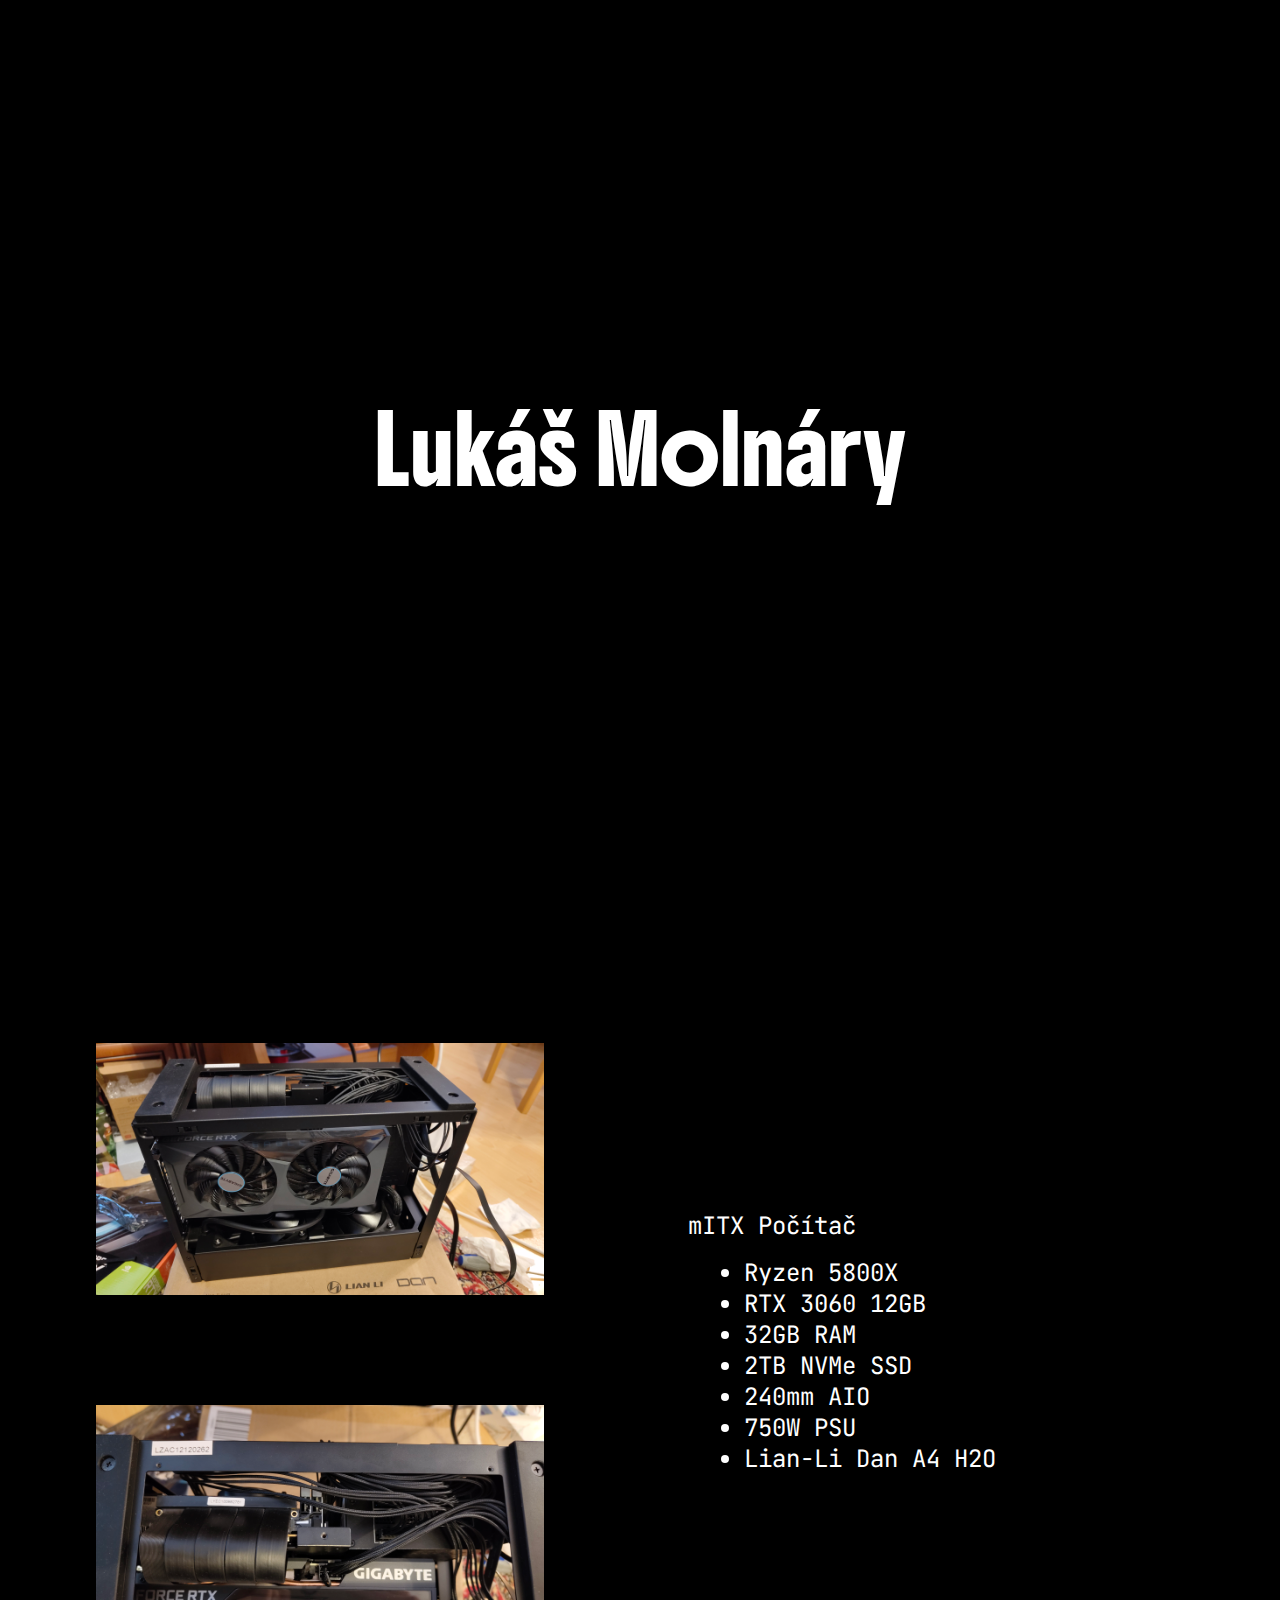
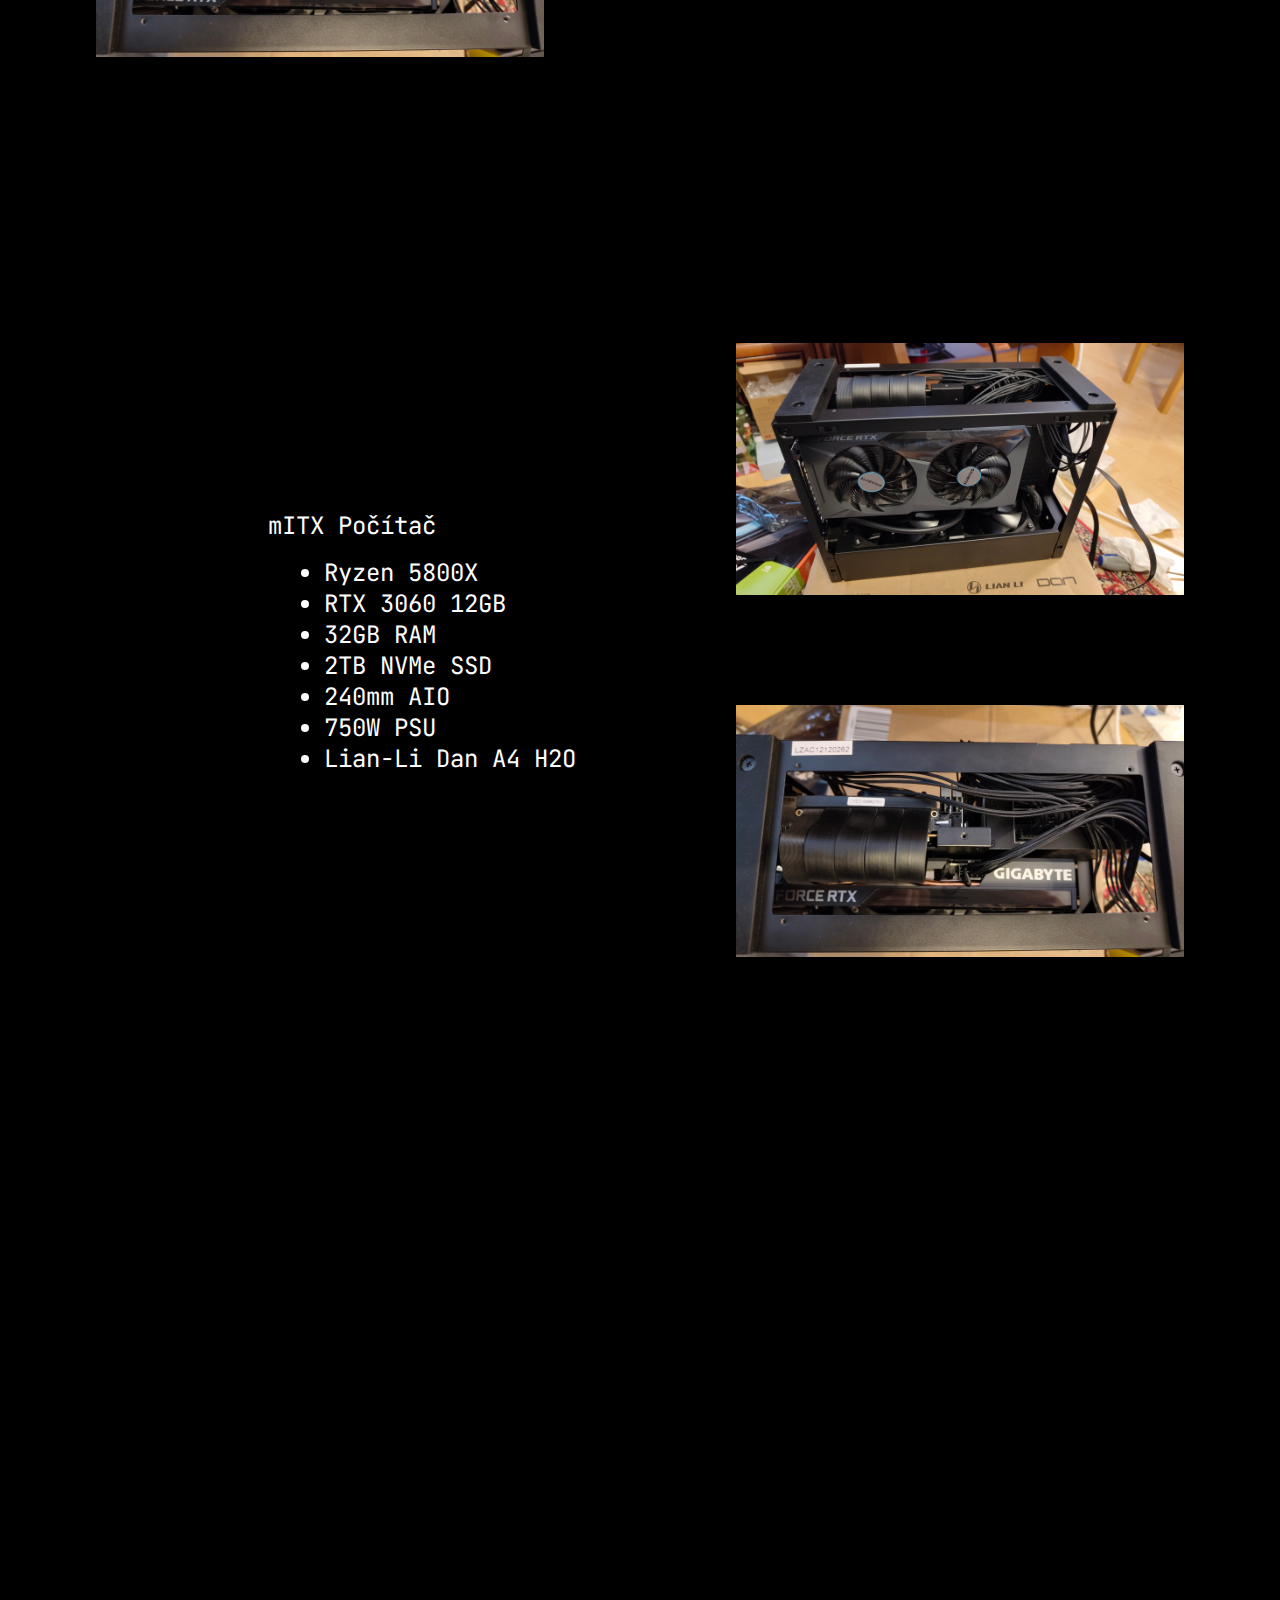
==== index.html @ 80c3b62e "favicon.ico test" ====
<!DOCTYPE html>
<html lang="en">
<head>
    <meta charset="UTF-8">
    <meta name="viewport" content="width=device-width, initial-scale=1.0">
    <title>Portfolio</title>
    <link rel="icon" href="favicon.ico" type="image/x-icon">
    <link rel="stylesheet" href="style.css">
    <link rel="stylesheet" href="https://fonts.googleapis.com/css2?family=Material+Symbols+Outlined:opsz,wght,FILL,GRAD@24,400,0,0&icon_names=print" />
</head>
<body>
    <div id="intro_overlay">
        <div class="link_container">    
            <div class="links">
                <a href="https://www.printables.com/@panlukynek_2255896" target="_blank" rel="noopener noreferrer" class="linkhover printables_link printables_glow"><span hover-title="Printables">Printables</span></a>
                <a href="https://panlukynek.itch.io/" target="_blank" rel="noopener noreferrer" class="linkhover itch_link itch_glow"><span hover-title="itch.io">itch.io</span></a>
                <a href="https://github.com/panlukynek" target="_blank" rel="noopener noreferrer" class="linkhover github_link github_glow"><span hover-title="GitHub">GitHub</span></a>
            </div>
            <div class="close_button" onclick="intro_overlay_off()" style="cursor: pointer;">[zavřít]</div>
        </div>
    </div>
    
    <div class="intro">
        <div class="intro_art">
            <div id="intro_text" onclick="intro_overlay_on()">
                Lukáš Molnáry
            </div>
        </div>
    </div>
    
    <div class="content">
        <div class="content_peice">
            <div class="content_image_right">
                <img src="rsc/pc_gpu.jpg" alt="PC - GPU">
                <img src="rsc/pc_bottom.jpg" alt="PC - Bottom">
            </div>
            <div class="content_text_left">
                <div class="content_subtext">
                    mITX Počítač
                    <br>
                    <ul>
                        <li>Ryzen 5800X</li>
                        <li>RTX 3060 12GB</li>
                        <li>32GB RAM</li>
                        <li>2TB NVMe SSD</li>
                        <li>240mm AIO</li>
                        <li>750W PSU</li>
                        <li>Lian-Li Dan A4 H2O</li>
                    </ul>
                </div>
            </div>
        </div>
        <div class="content_peice">
            <div class="content_text_right">
                <div class="content_subtext">
                    mITX Počítač
                    <br>
                    <ul>
                        <li>Ryzen 5800X</li>
                        <li>RTX 3060 12GB</li>
                        <li>32GB RAM</li>
                        <li>2TB NVMe SSD</li>
                        <li>240mm AIO</li>
                        <li>750W PSU</li>
                        <li>Lian-Li Dan A4 H2O</li>
                    </ul>
                </div>
            </div>
            <div class="content_image_left">
                <img src="rsc/pc_gpu.jpg" alt="PC - GPU">
                <img src="rsc/pc_bottom.jpg" alt="PC - Bottom">
            </div>
        </div>
    </div>
    
    <script src="script.js"></script>
</body>
</html>
---- style.css ----
@import url('https://fonts.googleapis.com/css2?family=Boldonse&display=swap');
@import url('https://fonts.googleapis.com/css2?family=JetBrains+Mono:ital,wght@0,100..800;1,100..800&display=swap');

::selection {
    background: #ffffff;
    color: initial;
    filter: invert(100%);
}
body{
    background-color: #000000;
    color: #ffffff;
    display: flex;
    flex-direction: column;
    margin: 0%;
    font-size: xx-large;
    font-family: JetBrains Mono, monospace;
    font-weight: 0;

    background-image: linear-gradient(rgba(0, 0, 0, 0.6), rgba(0, 0, 0, 0.6)), url(rsc/cabin.jpg);
    background-position: top;
    background-repeat: no-repeat;
    background-size: cover;
    background-attachment: fixed;

    transition: all 0.25s ease;
}
.noscroll{
    overflow: hidden;
}
a{
    display: block;
    font-size: 1em;
    color: #ffffff;
    text-decoration: none;
}
.linkhover{
    display: inline-block;
    overflow: hidden;
    perspective: 100%;
    perspective-origin: 50% 50%;
}
    .linkhover span{
        display: block;
        position: relative;
        transition: all 0.25s cubic-bezier(0.000, 0.500, 0.000, 1.000);
        transform-origin: 50% 0%;
        transform-style: preserve-3d;
    }
    .linkhover:hover span{
        transform: translate3d( 0px, 0px, -20px ) rotateX( 90deg );
    }
    .linkhover span:after{
        content: attr(hover-title);
        display: block;
        position: absolute;
        left: 0;
        top: 0;
        white-space: nowrap;
        transform-origin: 50% 0%;
        transform: translate3d( 0px, 100%, 0px ) rotateX( -90deg );
    }

.printables_link{
    background: #eb6f40;
    color:#ffffff;
}
    .printables_link span:after{
        background: #ffffff;
        color: #eb6f40;
    }
    .printables_glow{
        box-shadow: 0px 0px 300px 0px #00000000;
        transition: all 0.25s cubic-bezier(0.000, 0.500, 0.000, 1.000);
    }
        .printables_glow:hover{
            box-shadow: 0px 0px 300px 0px #eb6f40ff;
        }

.itch_link{
    background: #fa5c5c;
    color:#ffffff;
}
    .itch_link span:after{
        background: #ffffff;
        color: #fa5c5c;
    }
        .itch_glow{
            box-shadow: 0px 0px 300px 0px #00000000;
            transition: all 0.25s cubic-bezier(0.000, 0.500, 0.000, 1.000);
        }
        .itch_glow:hover{
            box-shadow: 0px 0px 300px 0px #fa5c5cff;
        }

.github_link{
    background: #1f2328;
    color:#ffffff;
}
    .github_link span:after{
        background: #ffffff;
        color: #1f2328;
    }
    .github_glow{
        box-shadow: 0px 0px 300px 0px #00000000;
        transition: all 0.25s cubic-bezier(0.000, 0.500, 0.000, 1.000);
    }
        .github_glow:hover{
            box-shadow: 0px 0px 300px 0px #ffffffff;
        }

#intro_overlay{
    position: fixed;
    display: none;
    width: 100%;
    height: 100vh;
    top: 0;
    left: 0;
    right: 0;
    bottom: 0;
    background-color: rgba(0, 0, 0, 0.5);
    backdrop-filter: blur(1rem);
    z-index: 99;
    user-select: none;
}
    .link_container{
        position: absolute;
        top: 50%;
        left: 50%;
        transform: translate(-50%,-50%);
        display: flex;
        flex-direction: column;
        align-items: center;
        width: auto;
        height: auto;
        gap: 0.5em;
    }                
        .links{
            position: relative;
            top: auto;
            left: auto;
            font-size: 1em;
            color: white;
            display: flex;
            flex-direction: row;
            gap: 1rem;
        }
    .close_button{
        font-size: 1.5rem;
        transform: skewX(0deg);
        transition: all 0.25s ease-out;
    }
        .close_button:hover{
            transform: skewX(-10deg);
        }

.intro{
    width: 100%;
    height: 100vh;
    overflow-y: hidden;
    display: flex;
    flex-direction: column;
    justify-content: space-between;
    user-select: none;
}
    .intro_art{
        width: 100%;
        height: 100vh;
        overflow-y: hidden;
        display: flex;
        flex-direction: column;
        justify-content: center;
        align-items: center;
    }
        #intro_text{
            color: #ffffff;
            font-size: 2em;
            transition: all 0.25s cubic-bezier(0.000, 0.500, 0.000, 1.000);
            font-family: Boldonse, sans-serif;
        }
            #intro_text:hover{
                font-size: 3em;
                cursor: pointer;
            }

ul{
    margin: 1rem;
}
img{
    width: 100%;
    height: 100%;
    object-fit: contain;
    border-radius: 1rem;
    transition: all 0.25s cubic-bezier(0.000, 0.500, 0.000, 1.000);
    user-select: none;
}
img:hover{
    cursor: pointer;
    border-radius: 0em;
}    

 .content{
    width: 100%;
    height: 500vh;
    /* background-color: #fa5c5c80; */
    display: flex;
    flex-direction: column;
}
    .content_peice{
        width: 100%;
        height: 100vh;
        display: flex;
        flex-direction: row;
    }
        .content_text_left, .content_text_right{
            width: 50%;
            height: 100%;
            display: flex;
            justify-content: left;
            align-items: center;
            padding: 2rem;
            box-sizing: border-box;
            font-size: 1.5rem;
        }
            .content_text_right{
                justify-content: right;
            }
            .content_subtext{
                border-radius: 1rem;
                padding: 1rem;
            }
        
        .content_image_left, .content_image_right{
            width: 50%;
            height: 100%;
            display: flex;
            flex-direction: column;
            justify-content: left;
            align-items: center;
            gap: 1rem;
            padding: 6rem;
            box-sizing: border-box;
            /* background-color: #eb6f40ff; */
        }
            .content_image_right{
                justify-content: right;
            }
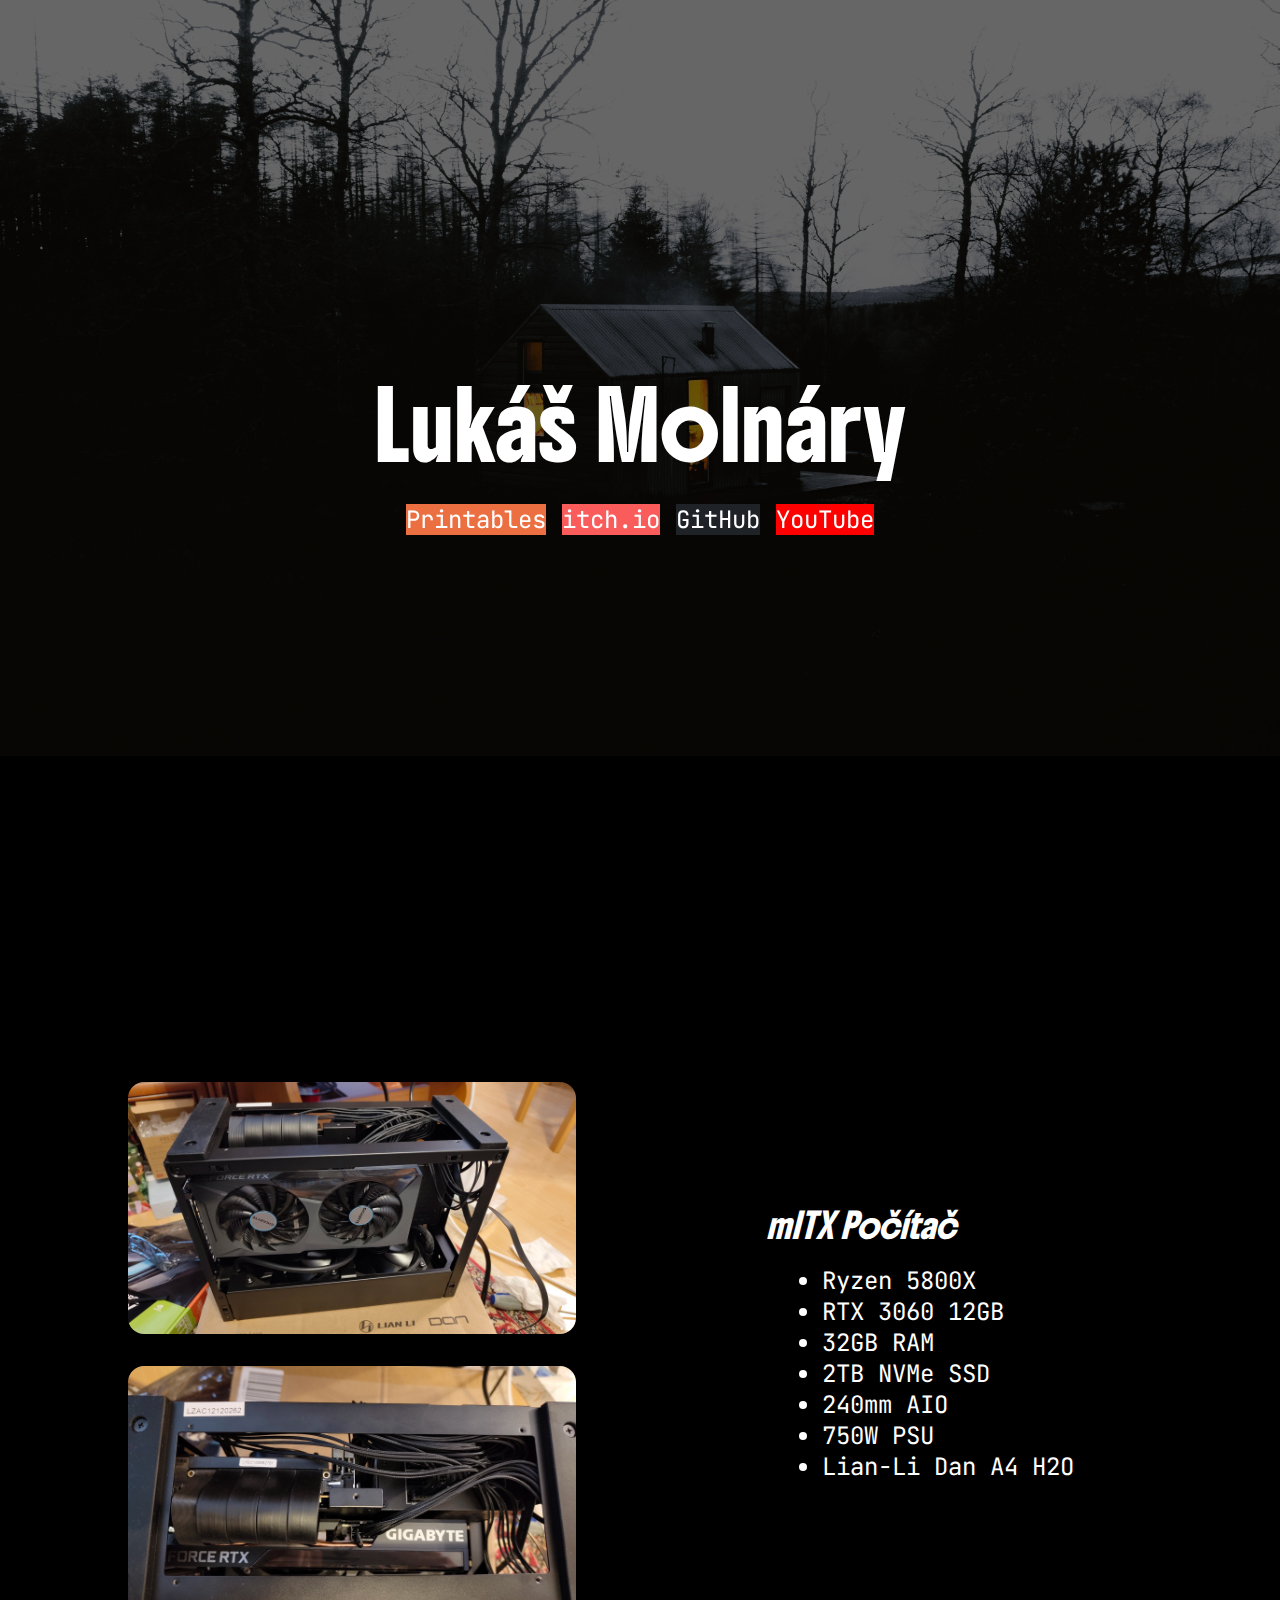
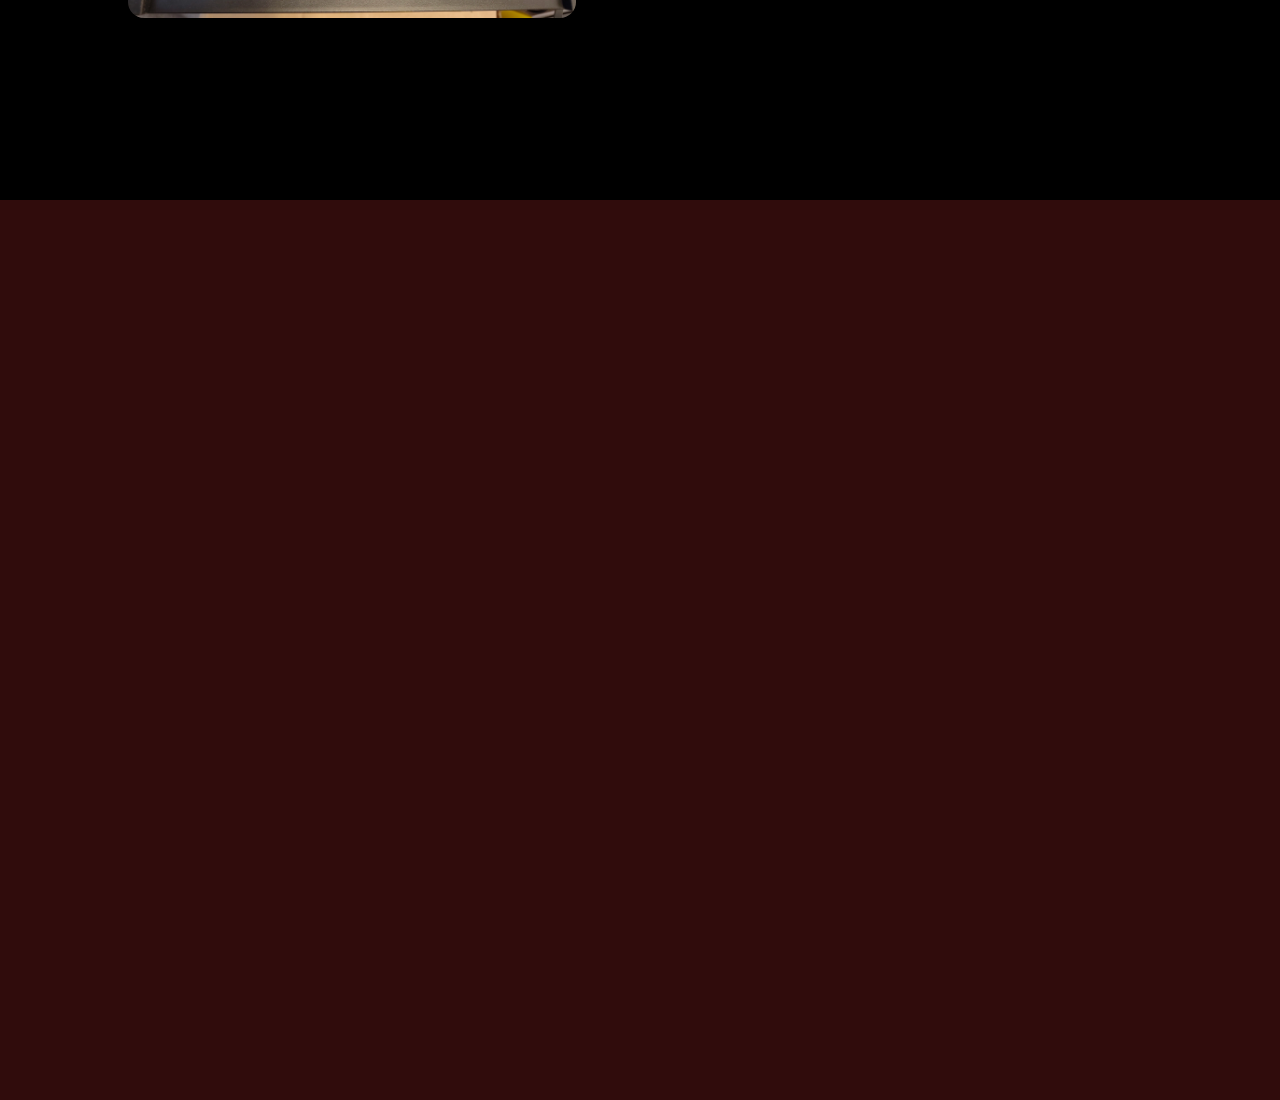
==== commit 85caba32: "gotta go fast" ====
--- a/index.html
+++ b/index.html
@@ -1,42 +1,38 @@
 <!DOCTYPE html>
-<html lang="en">
+<html lang="cs">
 <head>
     <meta charset="UTF-8">
     <meta name="viewport" content="width=device-width, initial-scale=1.0">
-    <title>Portfolio</title>
+    <title>Lukáš Molnáry</title>
     <link rel="icon" href="favicon.ico" type="image/x-icon">
     <link rel="stylesheet" href="style.css">
-    <link rel="stylesheet" href="https://fonts.googleapis.com/css2?family=Material+Symbols+Outlined:opsz,wght,FILL,GRAD@24,400,0,0&icon_names=print" />
 </head>
 <body>
-    <div id="intro_overlay">
-        <div class="link_container">    
+    <div class="intro">
+        <div class="intro_art">
+            <div class="intro_text highlight">
+                Lukáš Molnáry
+            </div>
+
             <div class="links">
                 <a href="https://www.printables.com/@panlukynek_2255896" target="_blank" rel="noopener noreferrer" class="linkhover printables_link printables_glow"><span hover-title="Printables">Printables</span></a>
                 <a href="https://panlukynek.itch.io/" target="_blank" rel="noopener noreferrer" class="linkhover itch_link itch_glow"><span hover-title="itch.io">itch.io</span></a>
                 <a href="https://github.com/panlukynek" target="_blank" rel="noopener noreferrer" class="linkhover github_link github_glow"><span hover-title="GitHub">GitHub</span></a>
-            </div>
-            <div class="close_button" onclick="intro_overlay_off()" style="cursor: pointer;">[zavřít]</div>
-        </div>
-    </div>
-    
-    <div class="intro">
-        <div class="intro_art">
-            <div id="intro_text" onclick="intro_overlay_on()">
-                Lukáš Molnáry
+                <a href="https://www.youtube.com/@panlukynek" target="_blank" rel="noopener noreferrer" class="linkhover youtube_link youtube_glow"><span hover-title="YouTube">YouTube</span></a>
             </div>
         </div>
     </div>
     
     <div class="content">
-        <div class="content_peice">
-            <div class="content_image_right">
-                <img src="rsc/pc_gpu.jpg" alt="PC - GPU">
-                <img src="rsc/pc_bottom.jpg" alt="PC - Bottom">
+        <div class="content_piece">
+            <div class="content_image">
+                <img src="rsc/pc_gpu.webp" alt="PC - GPU">
+                <img src="rsc/pc_bottom.webp" alt="PC - Bottom">
             </div>
-            <div class="content_text_left">
-                <div class="content_subtext">
-                    mITX Počítač
+            
+            <div class="content_text">
+                <div>
+                    <i class="highlight">mITX Počítač</i>
                     <br>
                     <ul>
                         <li>Ryzen 5800X</li>
@@ -50,26 +46,9 @@
                 </div>
             </div>
         </div>
-        <div class="content_peice">
-            <div class="content_text_right">
-                <div class="content_subtext">
-                    mITX Počítač
-                    <br>
-                    <ul>
-                        <li>Ryzen 5800X</li>
-                        <li>RTX 3060 12GB</li>
-                        <li>32GB RAM</li>
-                        <li>2TB NVMe SSD</li>
-                        <li>240mm AIO</li>
-                        <li>750W PSU</li>
-                        <li>Lian-Li Dan A4 H2O</li>
-                    </ul>
-                </div>
-            </div>
-            <div class="content_image_left">
-                <img src="rsc/pc_gpu.jpg" alt="PC - GPU">
-                <img src="rsc/pc_bottom.jpg" alt="PC - Bottom">
-            </div>
+        
+        <div class="content_piece" style="background-color: rgba(165, 42, 42, 0.292);">
+            <iframe src="https://www.youtube.com/embed/tjvL6sLrYBA" title="Drum Bun Drill" frameborder="0" allow="accelerometer; autoplay; clipboard-write; encrypted-media; gyroscope; picture-in-picture; web-share" referrerpolicy="strict-origin-when-cross-origin" allowfullscreen class="youtube_vid"></iframe>
         </div>
     </div>
     
--- a/style.css
+++ b/style.css
@@ -16,16 +16,15 @@
     font-family: JetBrains Mono, monospace;
     font-weight: 0;
 
-    background-image: linear-gradient(rgba(0, 0, 0, 0.6), rgba(0, 0, 0, 0.6)), url(rsc/cabin.jpg);
+    background-image: linear-gradient(rgba(0, 0, 0, 0.6), rgba(0, 0, 0, 0.6)), url(rsc/cabin.webp);
     background-position: top;
     background-repeat: no-repeat;
     background-size: cover;
     background-attachment: fixed;
-
-    transition: all 0.25s ease;
-}
-.noscroll{
-    overflow: hidden;
+    background-size: 105%;
+}
+.highlight{
+    font-family: Boldonse, sans-serif;
 }
 a{
     display: block;
@@ -84,10 +83,10 @@
         background: #ffffff;
         color: #fa5c5c;
     }
-        .itch_glow{
-            box-shadow: 0px 0px 300px 0px #00000000;
-            transition: all 0.25s cubic-bezier(0.000, 0.500, 0.000, 1.000);
-        }
+    .itch_glow{
+        box-shadow: 0px 0px 300px 0px #00000000;
+        transition: all 0.25s cubic-bezier(0.000, 0.500, 0.000, 1.000);
+    }
         .itch_glow:hover{
             box-shadow: 0px 0px 300px 0px #fa5c5cff;
         }
@@ -108,79 +107,50 @@
             box-shadow: 0px 0px 300px 0px #ffffffff;
         }
 
-#intro_overlay{
-    position: fixed;
-    display: none;
-    width: 100%;
-    height: 100vh;
-    top: 0;
-    left: 0;
-    right: 0;
-    bottom: 0;
-    background-color: rgba(0, 0, 0, 0.5);
-    backdrop-filter: blur(1rem);
-    z-index: 99;
-    user-select: none;
-}
-    .link_container{
-        position: absolute;
-        top: 50%;
-        left: 50%;
-        transform: translate(-50%,-50%);
-        display: flex;
-        flex-direction: column;
-        align-items: center;
-        width: auto;
-        height: auto;
-        gap: 0.5em;
-    }                
-        .links{
-            position: relative;
-            top: auto;
-            left: auto;
-            font-size: 1em;
-            color: white;
-            display: flex;
-            flex-direction: row;
-            gap: 1rem;
-        }
-    .close_button{
-        font-size: 1.5rem;
-        transform: skewX(0deg);
-        transition: all 0.25s ease-out;
-    }
-        .close_button:hover{
-            transform: skewX(-10deg);
-        }
+.youtube_link{
+    background: #ff0000;
+    color:#ffffff;
+}
+    .youtube_link span:after{
+        background: #ffffff;
+        color: #ff0000;
+    }
+    .youtube_glow{
+        box-shadow: 0px 0px 300px 0px #00000000;
+        transition: all 0.25s cubic-bezier(0.000, 0.500, 0.000, 1.000);
+    }
+        .youtube_glow:hover{
+            box-shadow: 0px 0px 300px 0px #ff0000ff;
+        }
+     
+.links{
+    font-size: 1.5rem;
+    color: white;
+    display: flex;
+    flex-direction: row;
+    gap: 1rem;
+}
 
 .intro{
     width: 100%;
     height: 100vh;
-    overflow-y: hidden;
     display: flex;
     flex-direction: column;
-    justify-content: space-between;
+    justify-content: center;
+    align-items: center;
     user-select: none;
 }
     .intro_art{
-        width: 100%;
-        height: 100vh;
-        overflow-y: hidden;
         display: flex;
         flex-direction: column;
         justify-content: center;
         align-items: center;
-    }
-        #intro_text{
+        gap: 1rem;
+    }
+        .intro_text{
             color: #ffffff;
             font-size: 2em;
-            transition: all 0.25s cubic-bezier(0.000, 0.500, 0.000, 1.000);
-            font-family: Boldonse, sans-serif;
-        }
-            #intro_text:hover{
-                font-size: 3em;
-                cursor: pointer;
-            }
+        }
 
 ul{
     margin: 1rem;
@@ -193,54 +163,67 @@
     transition: all 0.25s cubic-bezier(0.000, 0.500, 0.000, 1.000);
     user-select: none;
 }
-img:hover{
-    cursor: pointer;
-    border-radius: 0em;
-}    
-
- .content{
-    width: 100%;
-    height: 500vh;
-    /* background-color: #fa5c5c80; */
+    img:hover{
+        cursor: pointer;
+        border-radius: 0em;
+    }    
+
+.content{
     display: flex;
     flex-direction: column;
-}
-    .content_peice{
+    align-items: center;
+}
+    .content_piece {
         width: 100%;
         height: 100vh;
         display: flex;
         flex-direction: row;
-    }
-        .content_text_left, .content_text_right{
+        padding: 4rem;
+        box-sizing: border-box;
+    }
+        .content_text{
             width: 50%;
             height: 100%;
             display: flex;
-            justify-content: left;
+            justify-content: center;
             align-items: center;
+            
+            font-size: 1.5rem;
             padding: 2rem;
+            
             box-sizing: border-box;
-            font-size: 1.5rem;
-        }
-            .content_text_right{
-                justify-content: right;
-            }
-            .content_subtext{
-                border-radius: 1rem;
-                padding: 1rem;
-            }
+
+            margin: 0em;
+        }
         
-        .content_image_left, .content_image_right{
+        .content_image{
             width: 50%;
             height: 100%;
             display: flex;
             flex-direction: column;
-            justify-content: left;
+            justify-content: center;
             align-items: center;
-            gap: 1rem;
-            padding: 6rem;
+            gap: 2rem;
+            padding: 4rem;
             box-sizing: border-box;
-            /* background-color: #eb6f40ff; */
-        }
-            .content_image_right{
-                justify-content: right;
-            }+        }
+
+        img {
+            max-width: 100%;
+            height: auto;
+            object-fit: contain;
+            border-radius: 1rem;
+            transition: all 0.25s cubic-bezier(0.000, 0.500, 0.000, 1.000);
+            user-select: none;
+        }
+    
+    .youtube_vid{
+        border-radius: 1rem;
+        transition: all 0.25s cubic-bezier(0.000, 0.500, 0.000, 1.000);
+        user-select: none;
+        width: 50%;
+        height: 50%;
+    }
+        .youtube_vid:hover{
+            border-radius: 0em;
+        }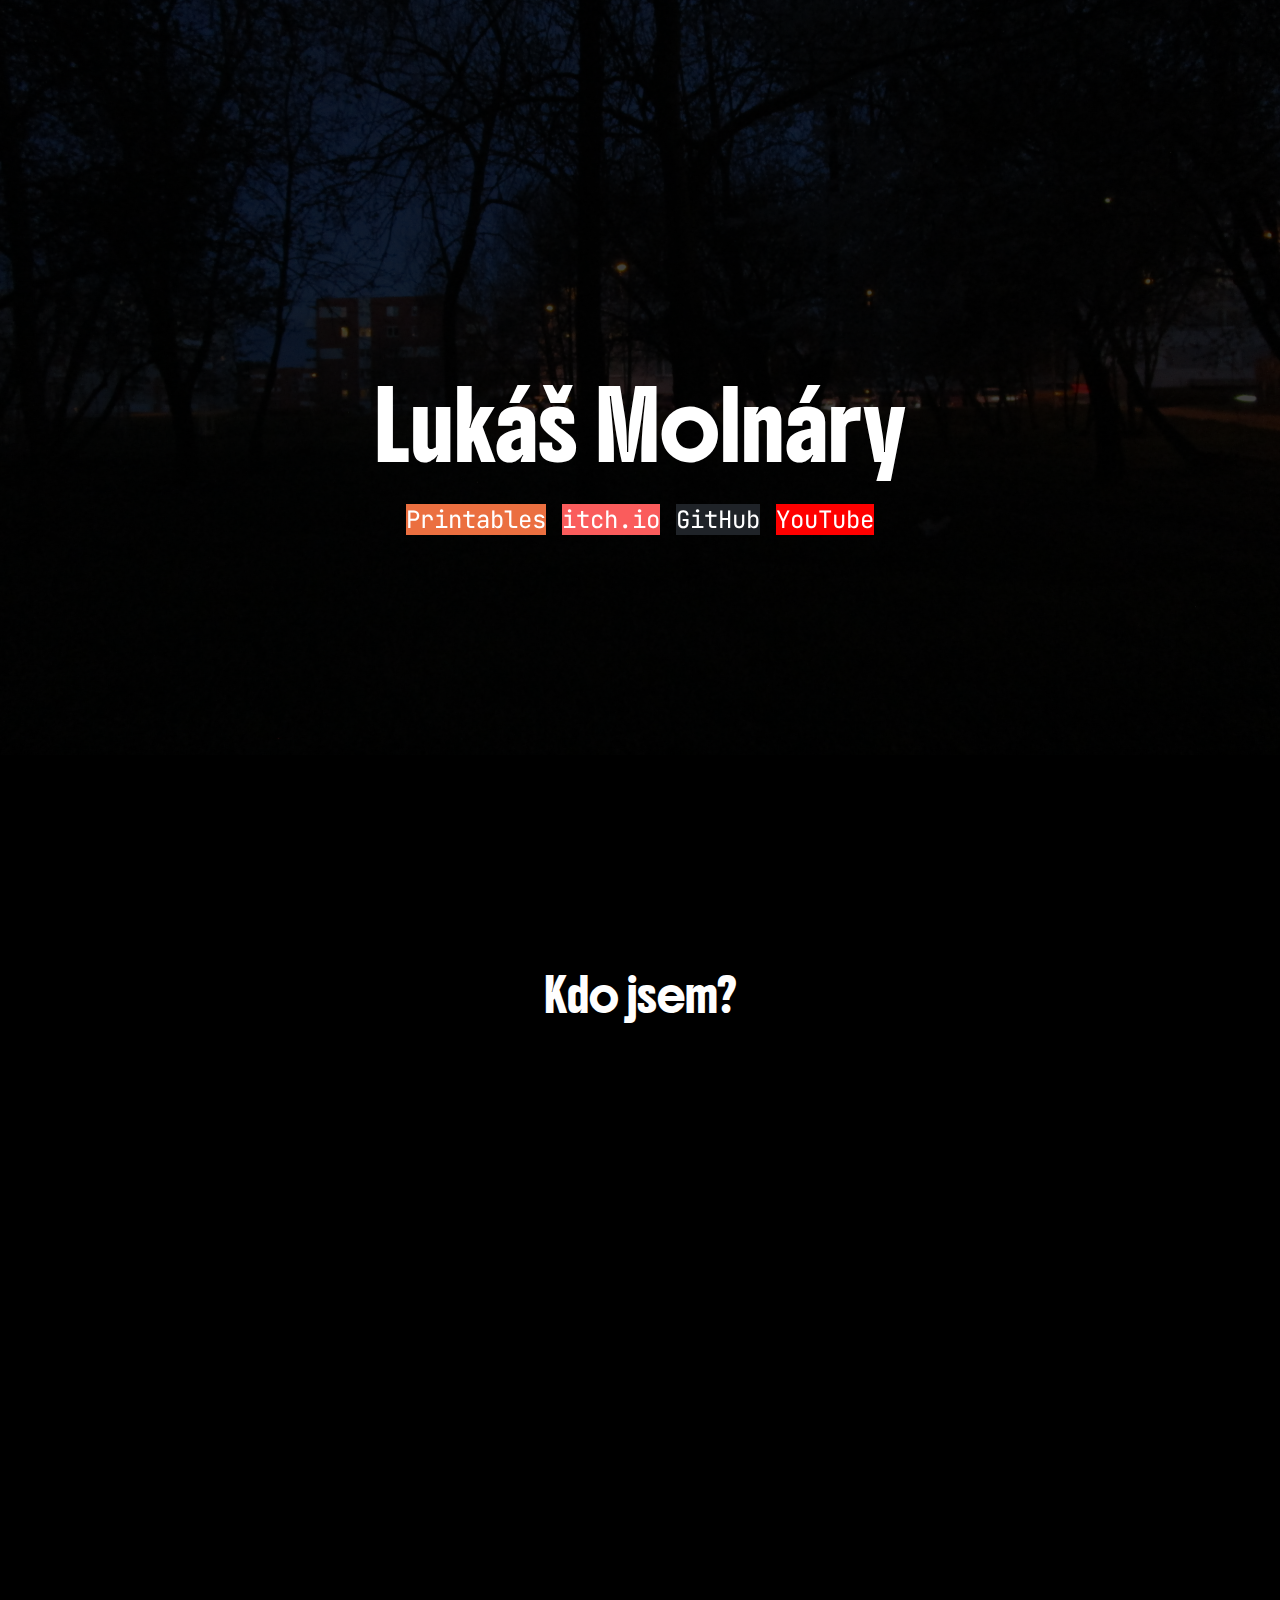
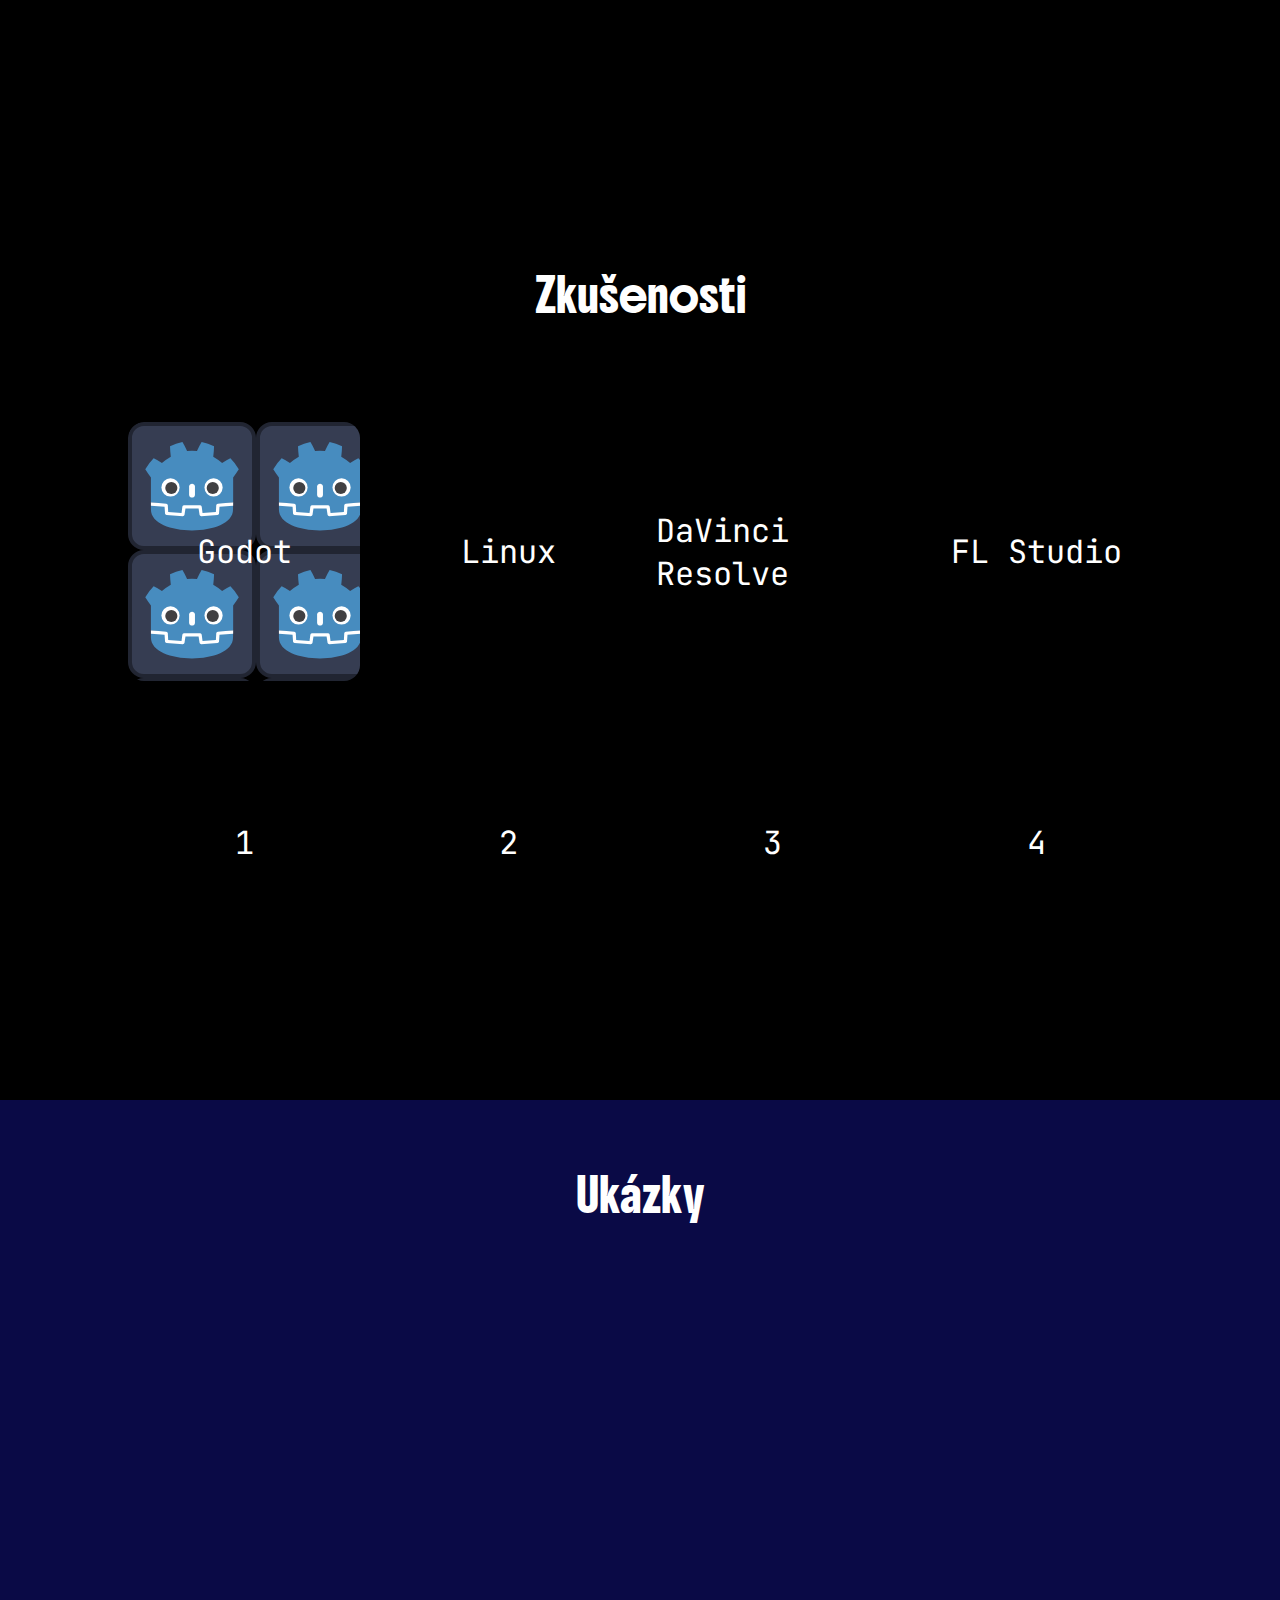
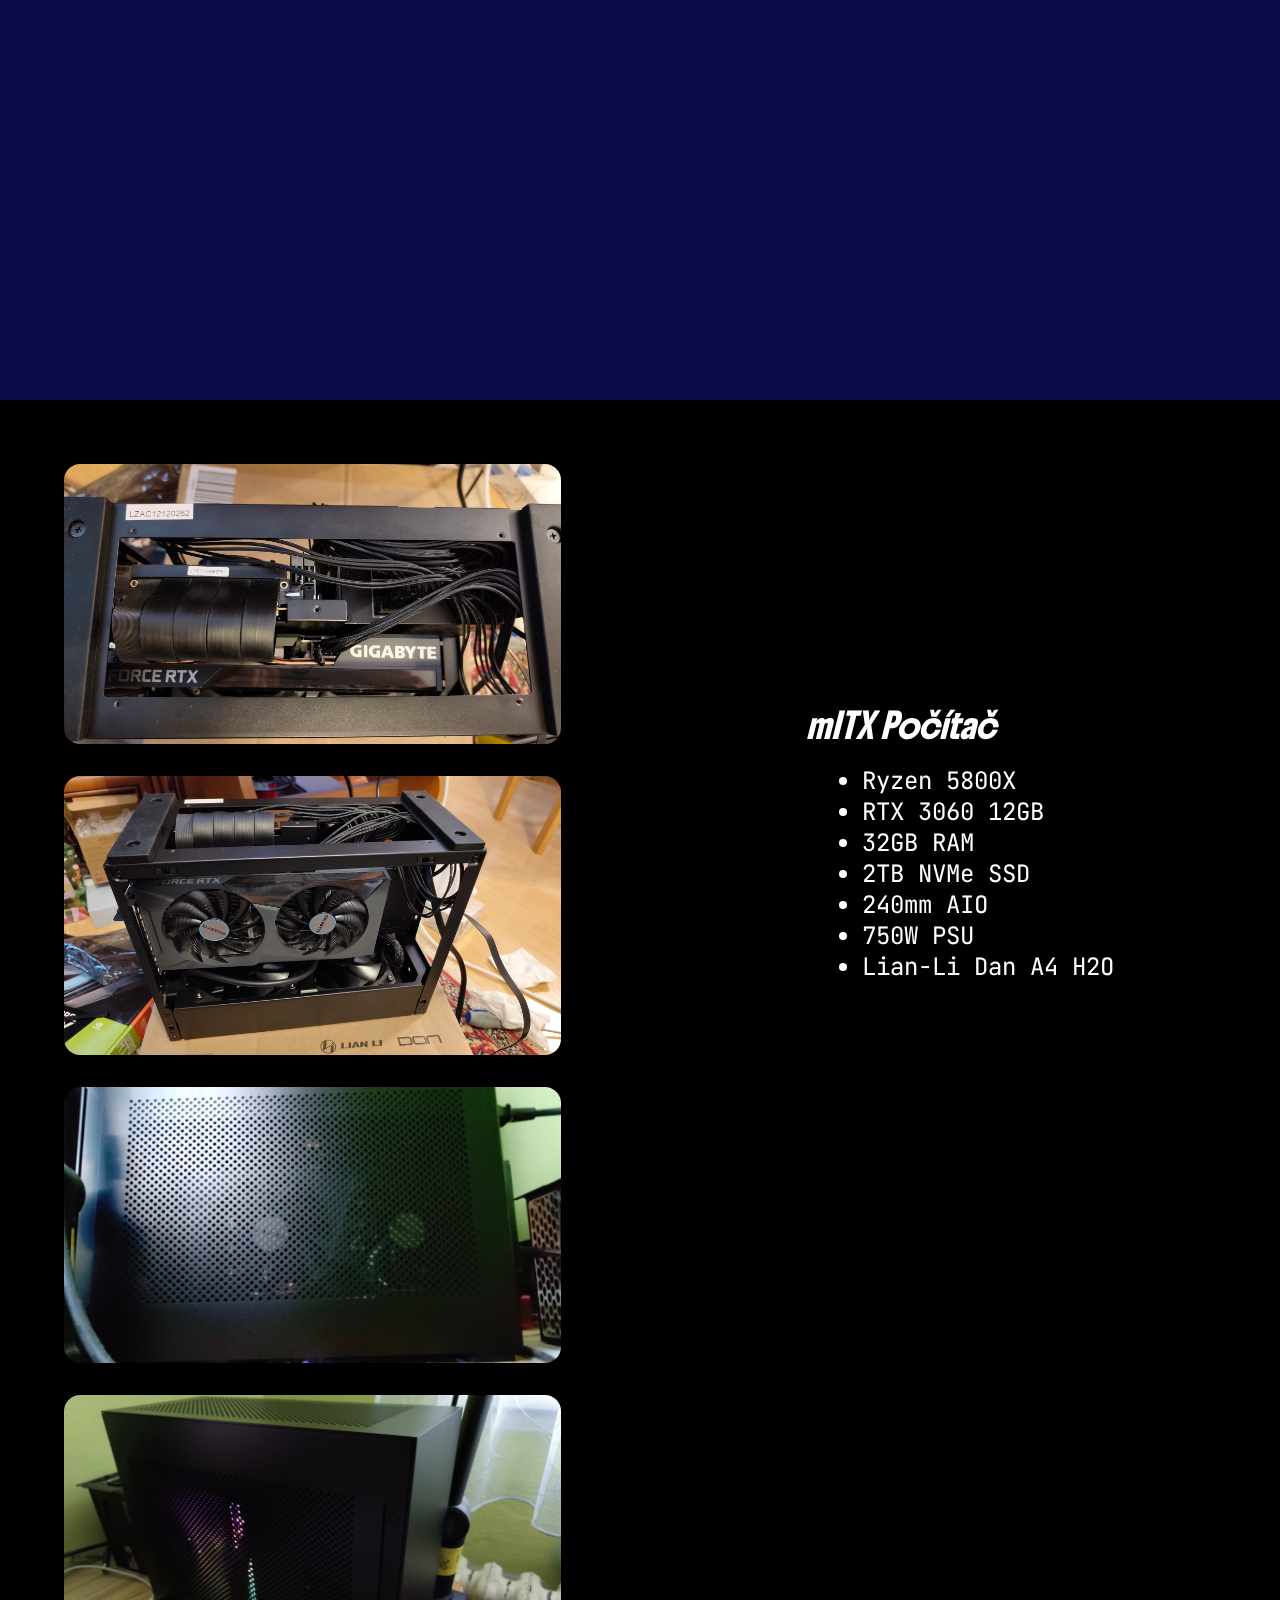
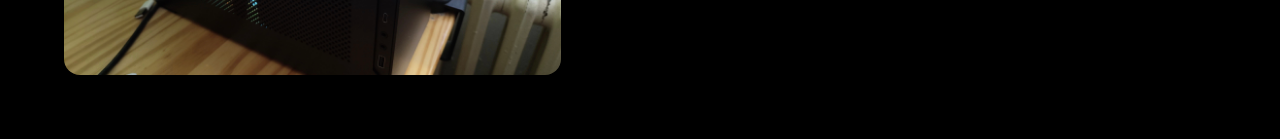
==== commit 0a22033b: "going fast" ====
--- a/index.html
+++ b/index.html
@@ -24,32 +24,61 @@
     </div>
     
     <div class="content">
-        <div class="content_piece">
-            <div class="content_image">
-                <img src="rsc/pc_gpu.webp" alt="PC - GPU">
-                <img src="rsc/pc_bottom.webp" alt="PC - Bottom">
-            </div>
-            
-            <div class="content_text">
-                <div>
-                    <i class="highlight">mITX Počítač</i>
-                    <br>
-                    <ul>
-                        <li>Ryzen 5800X</li>
-                        <li>RTX 3060 12GB</li>
-                        <li>32GB RAM</li>
-                        <li>2TB NVMe SSD</li>
-                        <li>240mm AIO</li>
-                        <li>750W PSU</li>
-                        <li>Lian-Li Dan A4 H2O</li>
-                    </ul>
+        <div class="content_piece_ver">
+            <div class="highlight title">Kdo jsem?</div>
+        </div>
+
+        <div class="content_piece_ver">
+            <div class="highlight title">Zkušenosti</div>
+            <div class="grid_cont">
+                <div class="grid">
+                    <div style="background-image: url(rsc/godot.svg);">Godot</div>
+                    <div>Linux</div>
+                    <div>DaVinci Resolve</div>
+                    <div>FL Studio</div>
+                    <div>1</div>
+                    <div>2</div>
+                    <div>3</div>
+                    <div>4</div>
                 </div>
             </div>
         </div>
+        <div class="content_piece_ver" style="background-color: rgba(38, 38, 255, 0.276);">
+            <div class="highlight title">Ukázky</div>
+            <div class="youtube_grid">
+                <iframe src="https://www.youtube.com/embed/tjvL6sLrYBA" title="Drum Bun Drill" frameborder="0" allow="accelerometer; autoplay; clipboard-write; encrypted-media; gyroscope; picture-in-picture; web-share" referrerpolicy="strict-origin-when-cross-origin" allowfullscreen class="youtube_vid"></iframe>
+                <iframe src="https://www.youtube.com/embed/tjvL6sLrYBA" title="Drum Bun Drill" frameborder="0" allow="accelerometer; autoplay; clipboard-write; encrypted-media; gyroscope; picture-in-picture; web-share" referrerpolicy="strict-origin-when-cross-origin" allowfullscreen class="youtube_vid"></iframe>
+                <iframe src="https://www.youtube.com/embed/tjvL6sLrYBA" title="Drum Bun Drill" frameborder="0" allow="accelerometer; autoplay; clipboard-write; encrypted-media; gyroscope; picture-in-picture; web-share" referrerpolicy="strict-origin-when-cross-origin" allowfullscreen class="youtube_vid"></iframe>
+                <iframe src="https://www.youtube.com/embed/tjvL6sLrYBA" title="Drum Bun Drill" frameborder="0" allow="accelerometer; autoplay; clipboard-write; encrypted-media; gyroscope; picture-in-picture; web-share" referrerpolicy="strict-origin-when-cross-origin" allowfullscreen class="youtube_vid"></iframe>
+            </div>
+        </div>
+
+        <div class="pc_cont">
+            <div class="pc_images">
+                <img src="rsc/pc_bottom.webp" alt="PC - Bottom">
+                <img src="rsc/pc_gpu.webp" alt="PC - GPU">
+                <img src="rsc/pc_working_gpu.jpg" alt="PC - Working GPU">
+                <img src="rsc/pc_working.jpg" alt="PC - Working">
+            </div>
+            
+            <div class="pc_text">
+                    <div>
+                        <i class="highlight">mITX Počítač</i>
+                        <br>
+                        <ul>
+                            <li>Ryzen 5800X</li>
+                            <li>RTX 3060 12GB</li>
+                            <li>32GB RAM</li>
+                            <li>2TB NVMe SSD</li>
+                            <li>240mm AIO</li>
+                            <li>750W PSU</li>
+                            <li>Lian-Li Dan A4 H2O</li>
+                        </ul>
+                    </div>
+            </div>
+        </div>
+
         
-        <div class="content_piece" style="background-color: rgba(165, 42, 42, 0.292);">
-            <iframe src="https://www.youtube.com/embed/tjvL6sLrYBA" title="Drum Bun Drill" frameborder="0" allow="accelerometer; autoplay; clipboard-write; encrypted-media; gyroscope; picture-in-picture; web-share" referrerpolicy="strict-origin-when-cross-origin" allowfullscreen class="youtube_vid"></iframe>
-        </div>
     </div>
     
     <script src="script.js"></script>
--- a/style.css
+++ b/style.css
@@ -16,7 +16,7 @@
     font-family: JetBrains Mono, monospace;
     font-weight: 0;
 
-    background-image: linear-gradient(rgba(0, 0, 0, 0.6), rgba(0, 0, 0, 0.6)), url(rsc/cabin.webp);
+    background-image: linear-gradient(rgba(0, 0, 0, 0.75), rgba(0, 0, 0, 0.75)), url(rsc/bus_stop.JPG);
     background-position: top;
     background-repeat: no-repeat;
     background-size: cover;
@@ -25,6 +25,9 @@
 }
 .highlight{
     font-family: Boldonse, sans-serif;
+}   
+.title{
+    text-align: center;
 }
 a{
     display: block;
@@ -155,6 +158,7 @@
 ul{
     margin: 1rem;
 }
+
 img{
     width: 100%;
     height: 100%;
@@ -163,22 +167,27 @@
     transition: all 0.25s cubic-bezier(0.000, 0.500, 0.000, 1.000);
     user-select: none;
 }
-    img:hover{
-        cursor: pointer;
-        border-radius: 0em;
-    }    
 
 .content{
     display: flex;
     flex-direction: column;
     align-items: center;
 }
-    .content_piece {
+    .content_piece_hor{
         width: 100%;
         height: 100vh;
         display: flex;
         flex-direction: row;
         padding: 4rem;
+        box-sizing: border-box;
+    }
+    .content_piece_ver{
+        width: 100%;
+        height: 100vh;
+        display: flex;
+        flex-direction: column;
+        padding: 4rem;
+        gap: 2rem;
         box-sizing: border-box;
     }
         .content_text{
@@ -207,23 +216,94 @@
             padding: 4rem;
             box-sizing: border-box;
         }
-
-        img {
-            max-width: 100%;
-            height: auto;
-            object-fit: contain;
-            border-radius: 1rem;
-            transition: all 0.25s cubic-bezier(0.000, 0.500, 0.000, 1.000);
-            user-select: none;
-        }
     
+    .grid_cont{
+        width: 100%;
+        height: 100%;
+        display: flex;
+        flex-direction: column;
+        justify-content: center;
+        align-items: center;
+        box-sizing: border-box;
+        gap: 2rem;
+    }
+        .grid{
+            width: 100%;
+            height: 100%;
+            gap: 2rem;
+            padding: 4rem;
+            box-sizing: border-box;
+            
+            display: grid;
+            grid-template-columns: repeat(4, 1fr);
+            grid-template-rows: repeat(2, 1fr);
+
+            user-select: text;
+        }
+            .grid > div{
+                display: flex;
+                justify-content: center;
+                align-items: center;
+                font-size: 2rem;
+
+                border-radius: 1rem;
+            }
+            .grid > div::after{
+                background-position: center;
+                background-repeat: no-repeat;
+                background-size: cover;
+                backdrop-filter: blur(1rem);
+            }
+    
+    .youtube_grid{
+        display: grid;
+        grid-template-columns: repeat(2, 1fr);
+        grid-template-rows: repeat(2, 1fr);
+        gap: 2rem;
+        width: 100%;
+        height: 100%;
+        box-sizing: border-box;
+    }
+
     .youtube_vid{
         border-radius: 1rem;
         transition: all 0.25s cubic-bezier(0.000, 0.500, 0.000, 1.000);
         user-select: none;
+        width: 100%;
+        height: 100%;
+    }
+
+.pc_cont{
+    display: flex;
+    flex-direction: row;
+    box-sizing: border-box;
+    gap: 2rem;
+}
+    .pc_text{
         width: 50%;
-        height: 50%;
-    }
-        .youtube_vid:hover{
-            border-radius: 0em;
-        }+        height: 100vh;
+        display: flex;
+        justify-content: center;
+        align-items: center;
+        
+        font-size: 1.5rem;
+        padding: 2rem;
+        
+        box-sizing: border-box;
+
+        top: 0;
+        position: sticky;
+
+        margin: 0em;
+    }
+    .pc_images{
+        width: 50%;
+        height: 100%;
+        display: flex;
+        flex-direction: column;
+        justify-content: center;
+        align-items: center;
+        gap: 2rem;
+        padding: 4rem;
+        box-sizing: border-box;
+    }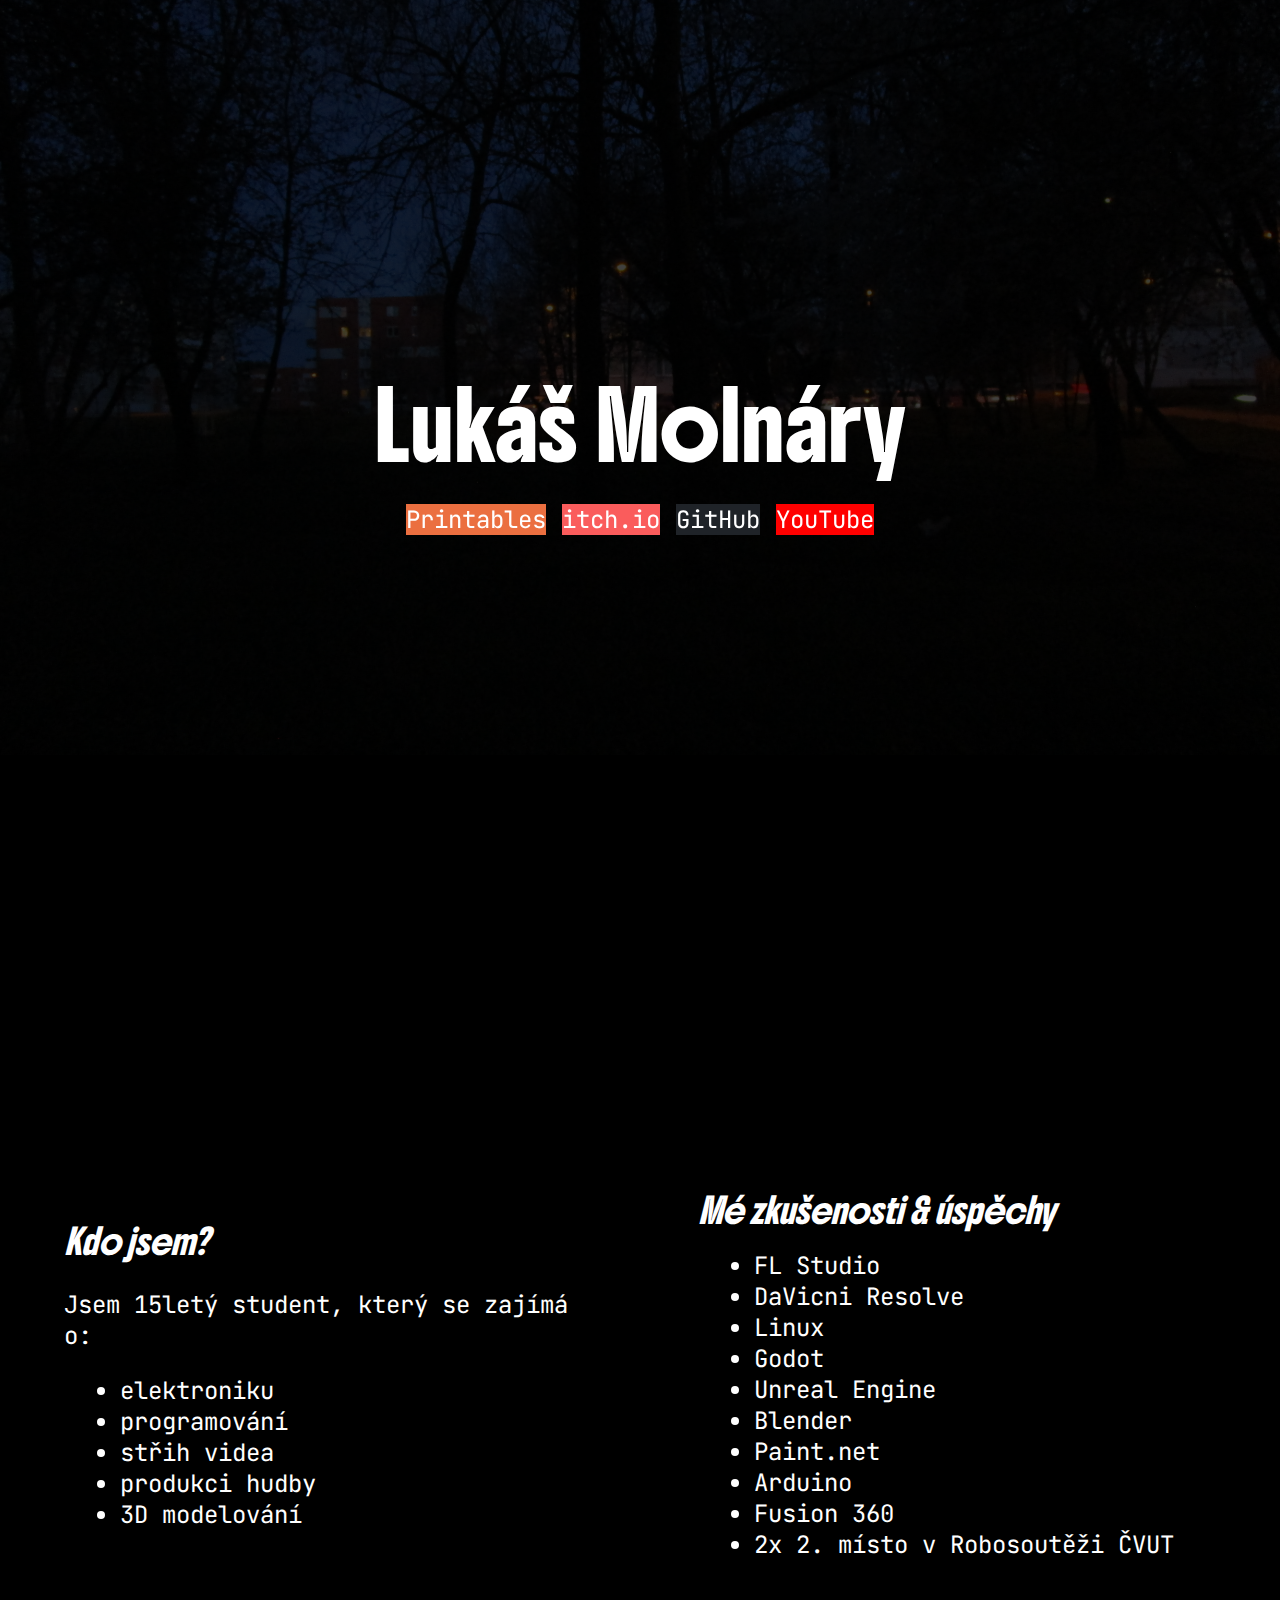
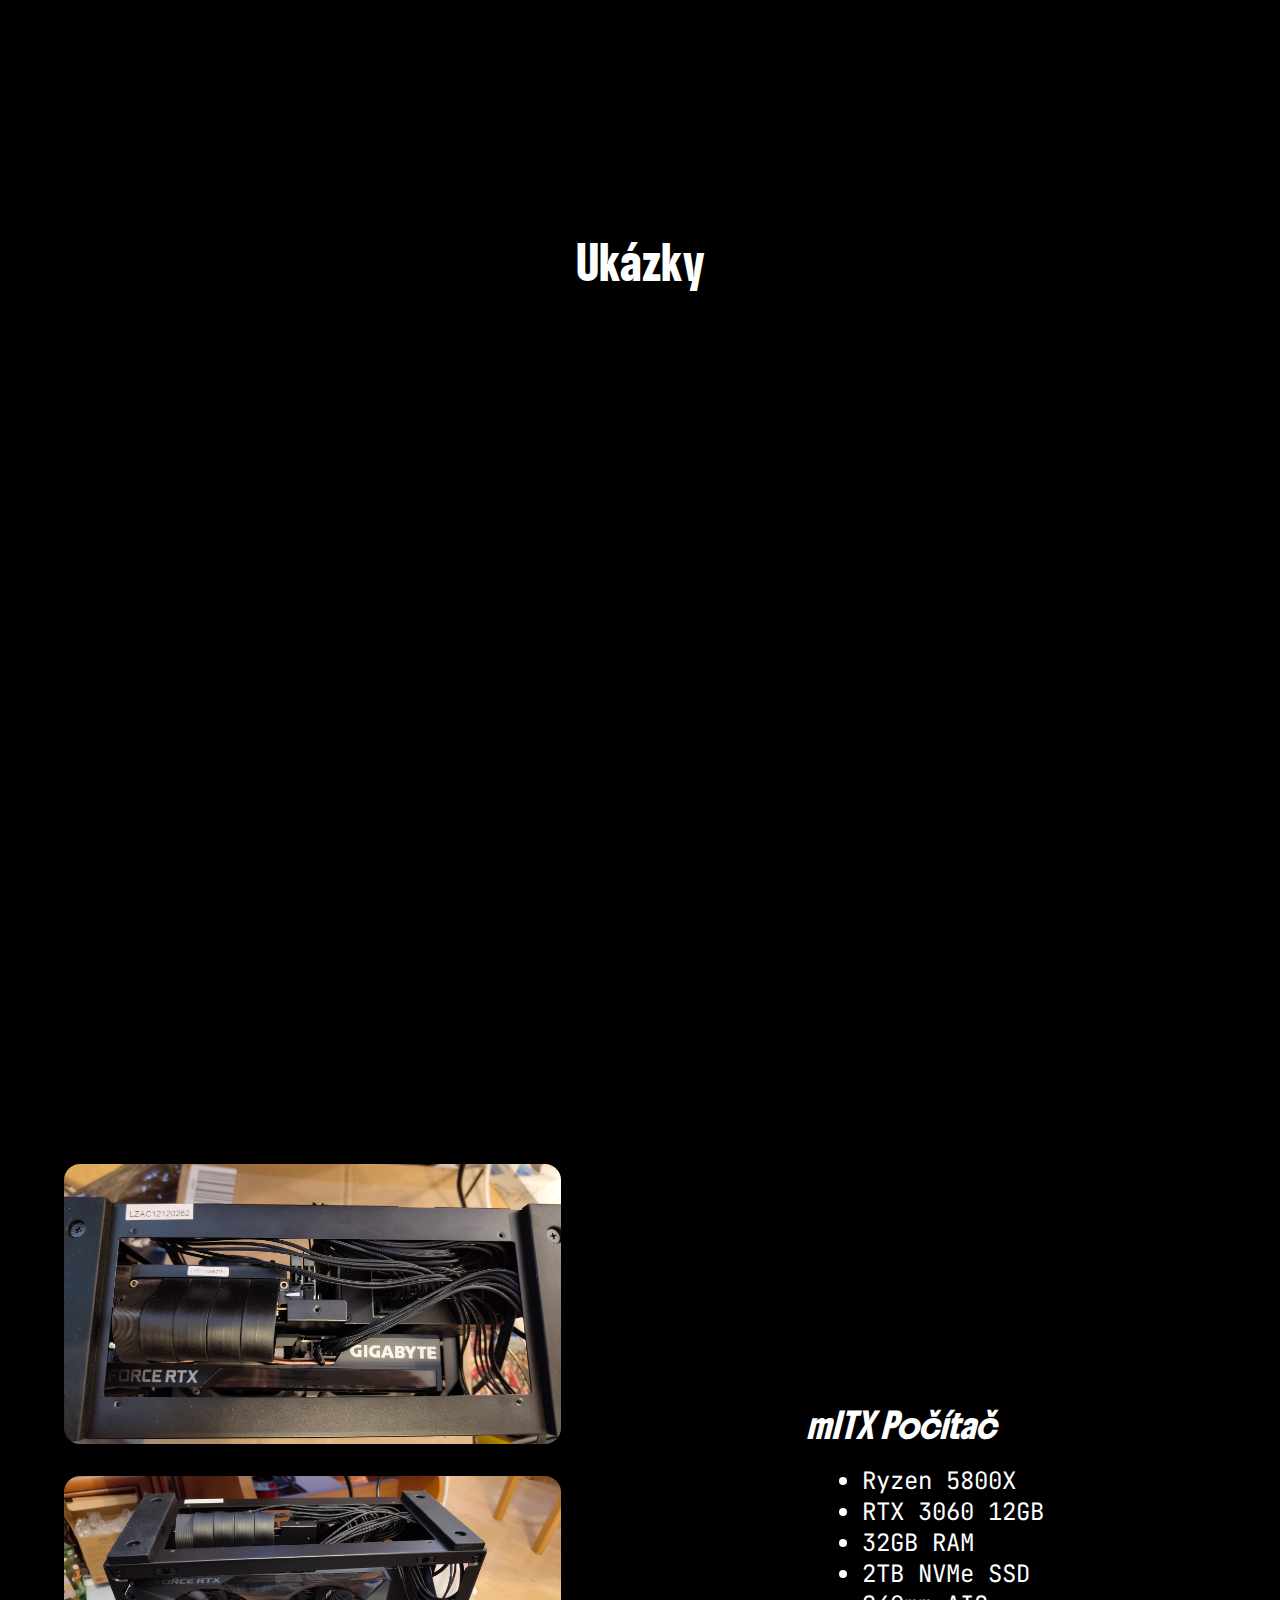
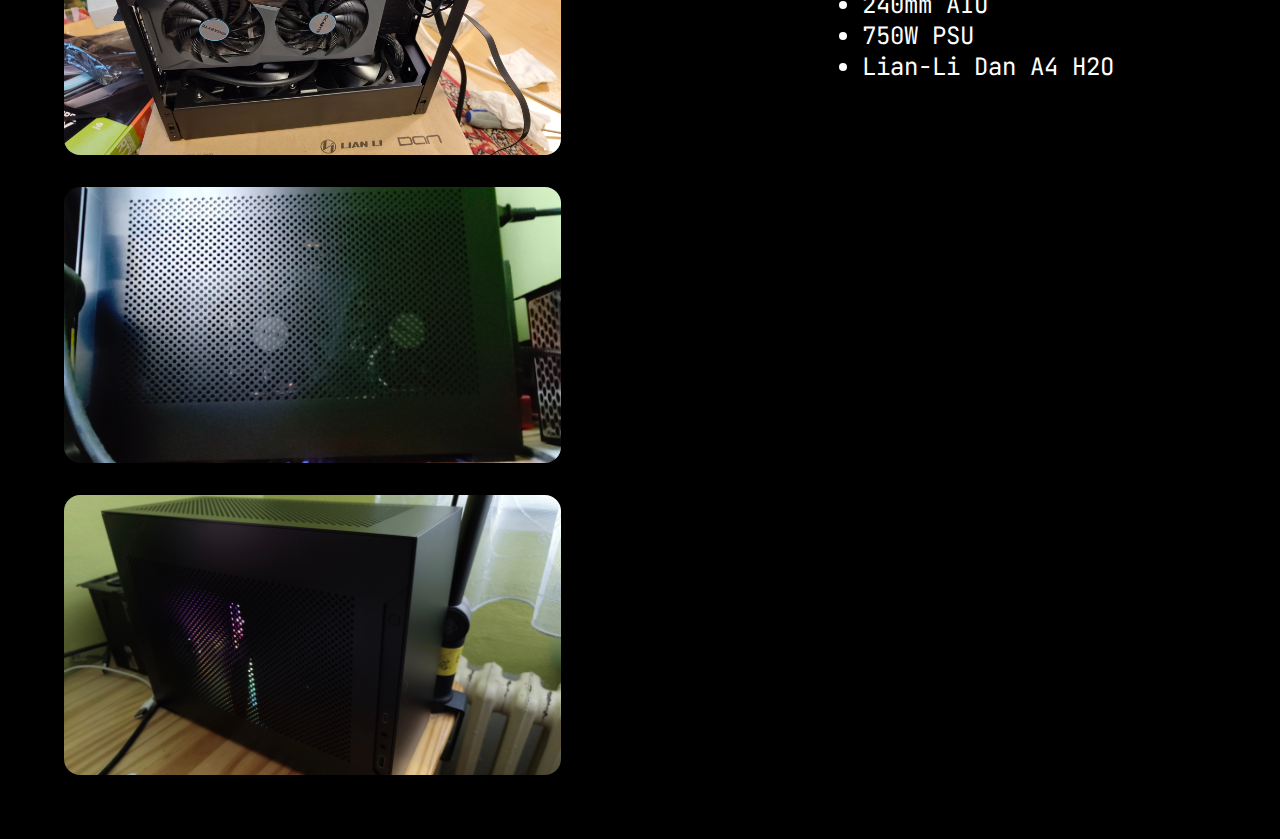
==== commit cf180111: "SPEEDRUN ANY%" ====
--- a/index.html
+++ b/index.html
@@ -24,26 +24,42 @@
     </div>
     
     <div class="content">
-        <div class="content_piece_ver">
-            <div class="highlight title">Kdo jsem?</div>
-        </div>
-
-        <div class="content_piece_ver">
-            <div class="highlight title">Zkušenosti</div>
-            <div class="grid_cont">
-                <div class="grid">
-                    <div style="background-image: url(rsc/godot.svg);">Godot</div>
-                    <div>Linux</div>
-                    <div>DaVinci Resolve</div>
-                    <div>FL Studio</div>
-                    <div>1</div>
-                    <div>2</div>
-                    <div>3</div>
-                    <div>4</div>
+        <div class="content_piece_hor">
+            <div class="list_text">
+                <div>
+                    <i class="highlight">Kdo jsem?</i>
+                    <br>
+                    <p>Jsem 15letý student, který se zajímá o:</p>
+                    <ul>
+                        <li>elektroniku</li>
+                        <li>programování</li>
+                        <li>střih videa</li>
+                        <li>produkci hudby</li>
+                        <li>3D modelování</li>
+                    </ul>
+                </div>
+            </div>
+            <div class="list_text">
+                <div>
+                    <i class="highlight">Mé zkušenosti & úspěchy</i>
+                    <br>
+                    <ul>
+                        <li>FL Studio</li>
+                        <li>DaVicni Resolve</li>
+                        <li>Linux</li>
+                        <li>Godot</li>
+                        <li>Unreal Engine</li>
+                        <li>Blender</li>
+                        <li>Paint.net</li>
+                        <li>Arduino</li>
+                        <li>Fusion 360</li>
+                        <li>2x 2. místo v Robosoutěži ČVUT</li>
+                    </ul>
                 </div>
             </div>
         </div>
-        <div class="content_piece_ver" style="background-color: rgba(38, 38, 255, 0.276);">
+        
+        <div class="content_piece_ver">
             <div class="highlight title">Ukázky</div>
             <div class="youtube_grid">
                 <iframe src="https://www.youtube.com/embed/tjvL6sLrYBA" title="Drum Bun Drill" frameborder="0" allow="accelerometer; autoplay; clipboard-write; encrypted-media; gyroscope; picture-in-picture; web-share" referrerpolicy="strict-origin-when-cross-origin" allowfullscreen class="youtube_vid"></iframe>
@@ -61,24 +77,22 @@
                 <img src="rsc/pc_working.jpg" alt="PC - Working">
             </div>
             
-            <div class="pc_text">
-                    <div>
-                        <i class="highlight">mITX Počítač</i>
-                        <br>
-                        <ul>
-                            <li>Ryzen 5800X</li>
-                            <li>RTX 3060 12GB</li>
-                            <li>32GB RAM</li>
-                            <li>2TB NVMe SSD</li>
-                            <li>240mm AIO</li>
-                            <li>750W PSU</li>
-                            <li>Lian-Li Dan A4 H2O</li>
-                        </ul>
-                    </div>
+            <div class="list_text">
+                <div>
+                    <i class="highlight">mITX Počítač</i>
+                    <br>
+                    <ul>
+                        <li>Ryzen 5800X</li>
+                        <li>RTX 3060 12GB</li>
+                        <li>32GB RAM</li>
+                        <li>2TB NVMe SSD</li>
+                        <li>240mm AIO</li>
+                        <li>750W PSU</li>
+                        <li>Lian-Li Dan A4 H2O</li>
+                    </ul>
+                </div>
             </div>
         </div>
-
-        
     </div>
     
     <script src="script.js"></script>
--- a/style.css
+++ b/style.css
@@ -29,12 +29,27 @@
 .title{
     text-align: center;
 }
+p{
+    margin: none;
+}
 a{
     display: block;
     font-size: 1em;
     color: #ffffff;
     text-decoration: none;
 }
+ul{
+    margin: 1rem;
+}
+img{
+    width: 100%;
+    height: 100%;
+    object-fit: contain;
+    border-radius: 1rem;
+    transition: all 0.25s cubic-bezier(0.000, 0.500, 0.000, 1.000);
+    user-select: none;
+}
+
 .linkhover{
     display: inline-block;
     overflow: hidden;
@@ -155,19 +170,6 @@
             font-size: 2em;
         }
 
-ul{
-    margin: 1rem;
-}
-
-img{
-    width: 100%;
-    height: 100%;
-    object-fit: contain;
-    border-radius: 1rem;
-    transition: all 0.25s cubic-bezier(0.000, 0.500, 0.000, 1.000);
-    user-select: none;
-}
-
 .content{
     display: flex;
     flex-direction: column;
@@ -178,7 +180,7 @@
         height: 100vh;
         display: flex;
         flex-direction: row;
-        padding: 4rem;
+        padding: 2rem;
         box-sizing: border-box;
     }
     .content_piece_ver{
@@ -186,7 +188,7 @@
         height: 100vh;
         display: flex;
         flex-direction: column;
-        padding: 4rem;
+        padding: 2rem;
         gap: 2rem;
         box-sizing: border-box;
     }
@@ -204,7 +206,6 @@
 
             margin: 0em;
         }
-        
         .content_image{
             width: 50%;
             height: 100%;
@@ -213,48 +214,10 @@
             justify-content: center;
             align-items: center;
             gap: 2rem;
-            padding: 4rem;
+            padding: 2rem;
             box-sizing: border-box;
         }
-    
-    .grid_cont{
-        width: 100%;
-        height: 100%;
-        display: flex;
-        flex-direction: column;
-        justify-content: center;
-        align-items: center;
-        box-sizing: border-box;
-        gap: 2rem;
-    }
-        .grid{
-            width: 100%;
-            height: 100%;
-            gap: 2rem;
-            padding: 4rem;
-            box-sizing: border-box;
-            
-            display: grid;
-            grid-template-columns: repeat(4, 1fr);
-            grid-template-rows: repeat(2, 1fr);
-
-            user-select: text;
-        }
-            .grid > div{
-                display: flex;
-                justify-content: center;
-                align-items: center;
-                font-size: 2rem;
-
-                border-radius: 1rem;
-            }
-            .grid > div::after{
-                background-position: center;
-                background-repeat: no-repeat;
-                background-size: cover;
-                backdrop-filter: blur(1rem);
-            }
-    
+
     .youtube_grid{
         display: grid;
         grid-template-columns: repeat(2, 1fr);
@@ -279,7 +242,7 @@
     box-sizing: border-box;
     gap: 2rem;
 }
-    .pc_text{
+    .list_text{
         width: 50%;
         height: 100vh;
         display: flex;
@@ -291,9 +254,6 @@
         
         box-sizing: border-box;
 
-        top: 0;
-        position: sticky;
-
         margin: 0em;
     }
     .pc_images{
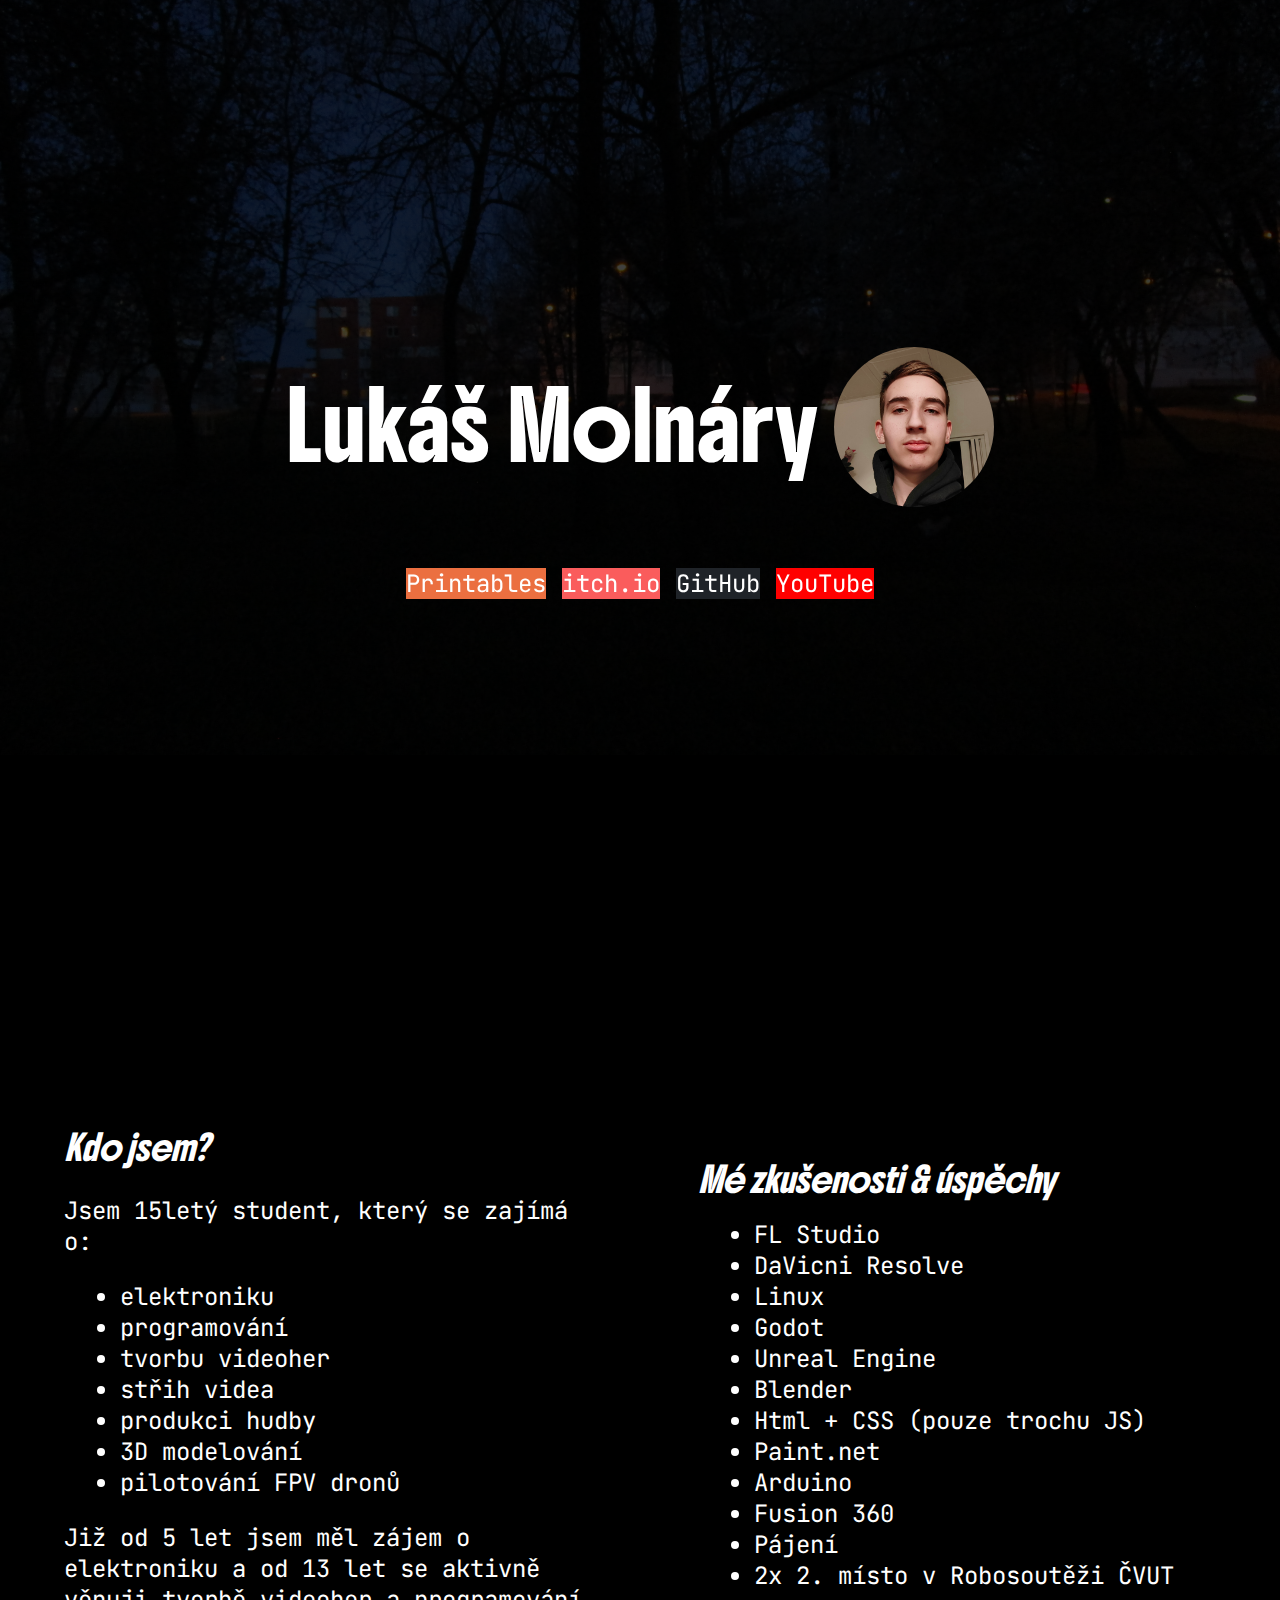
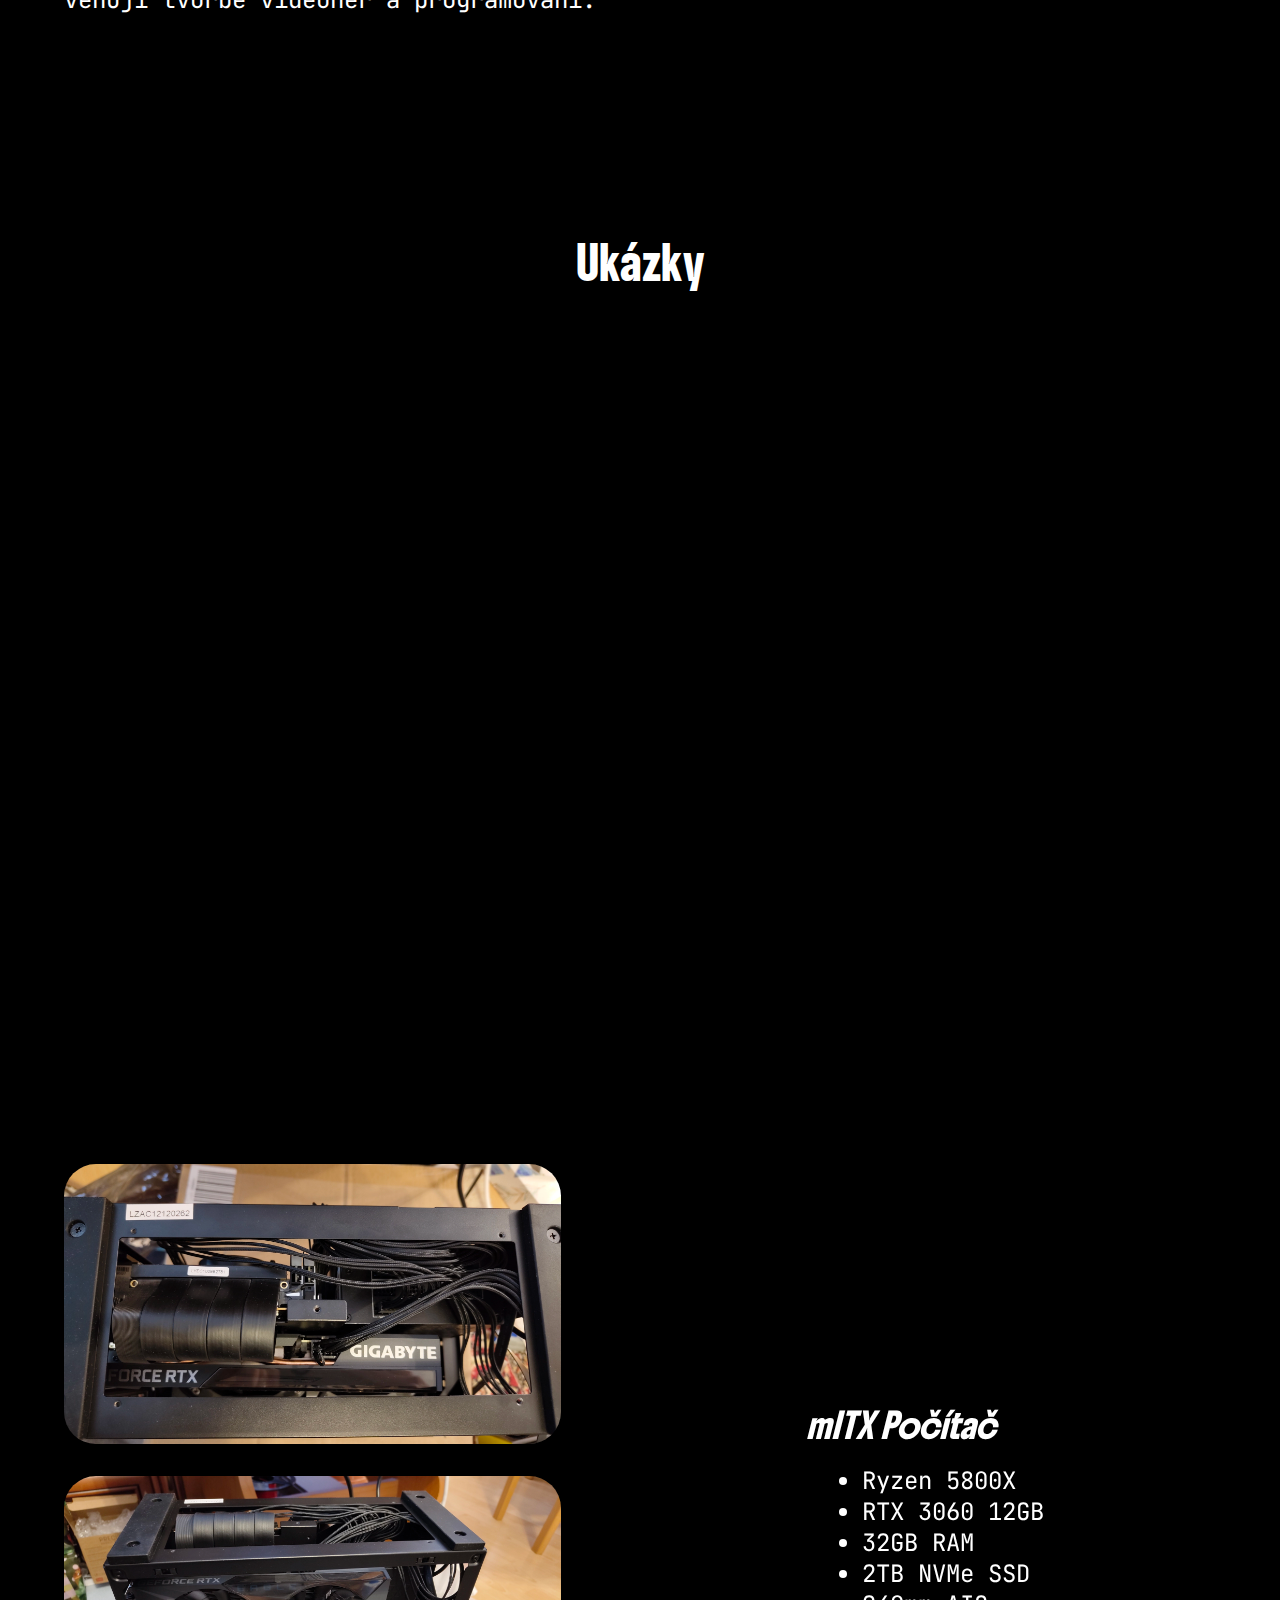
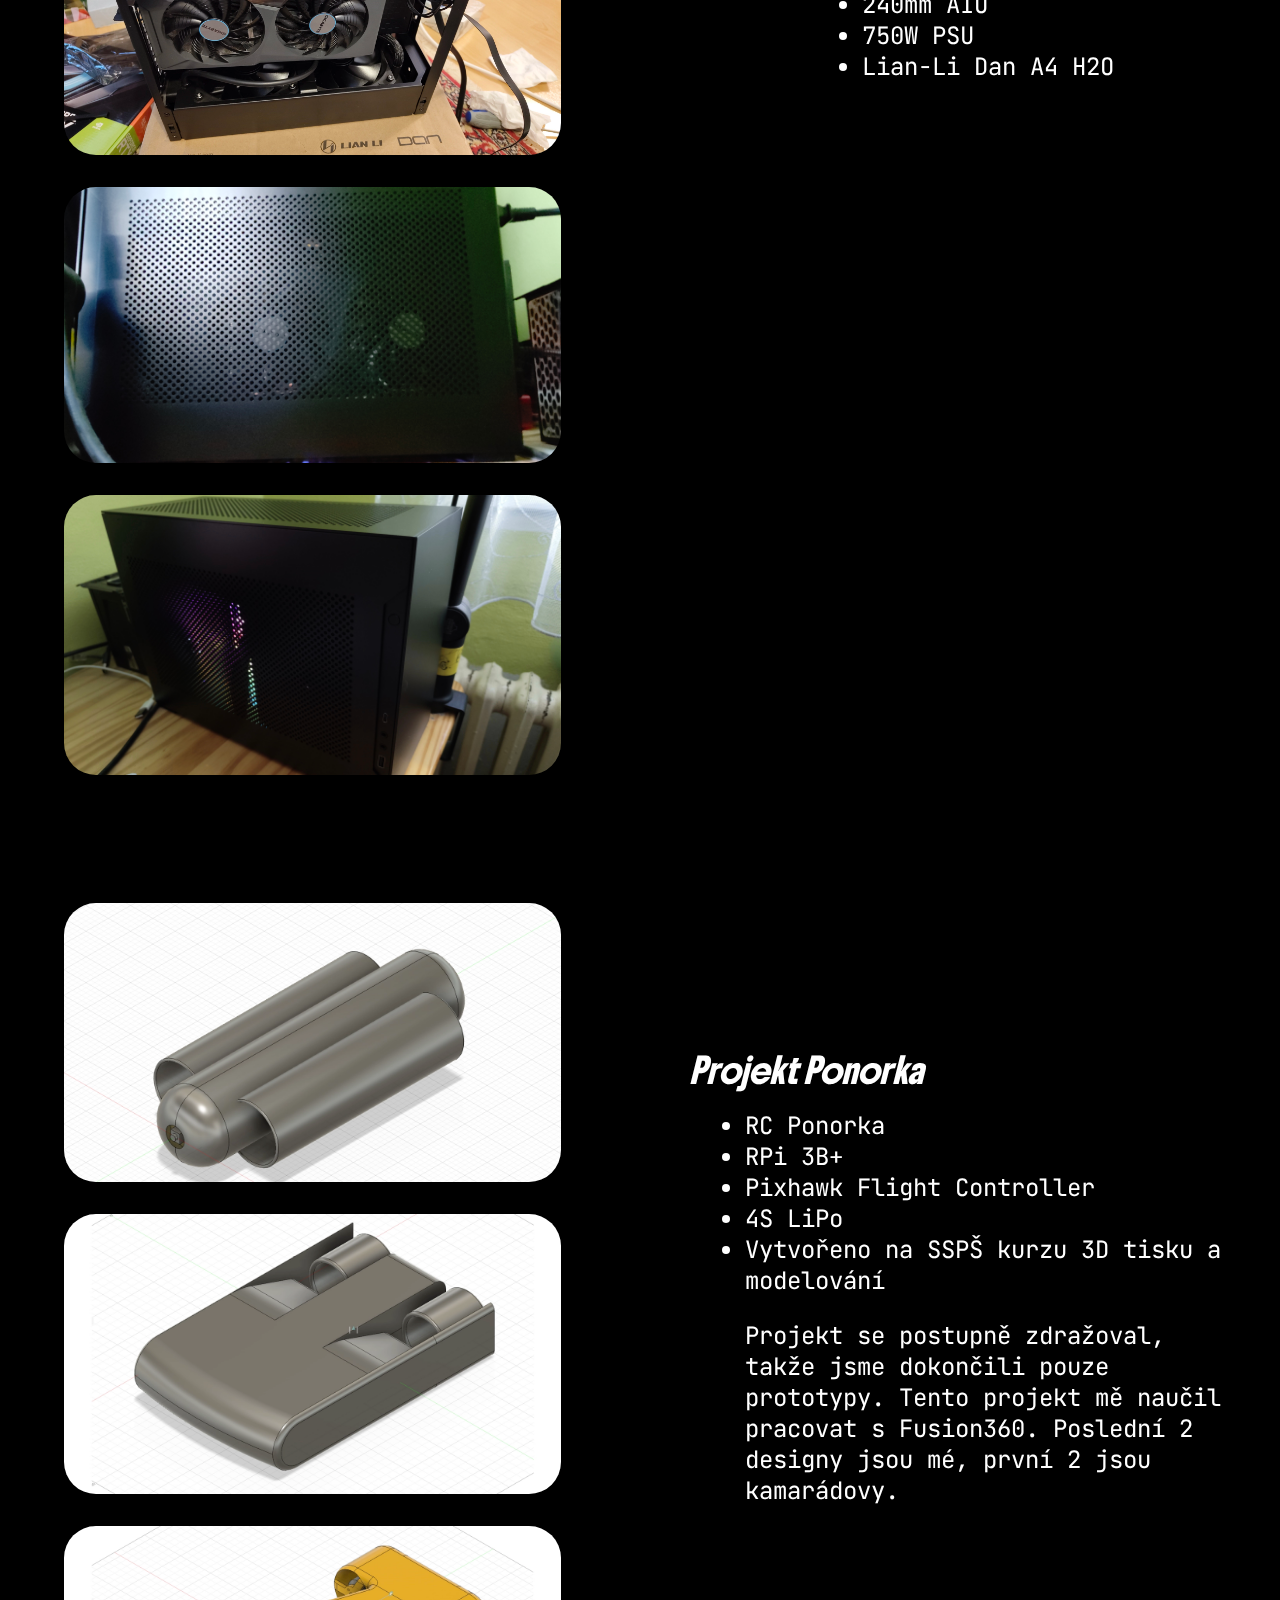
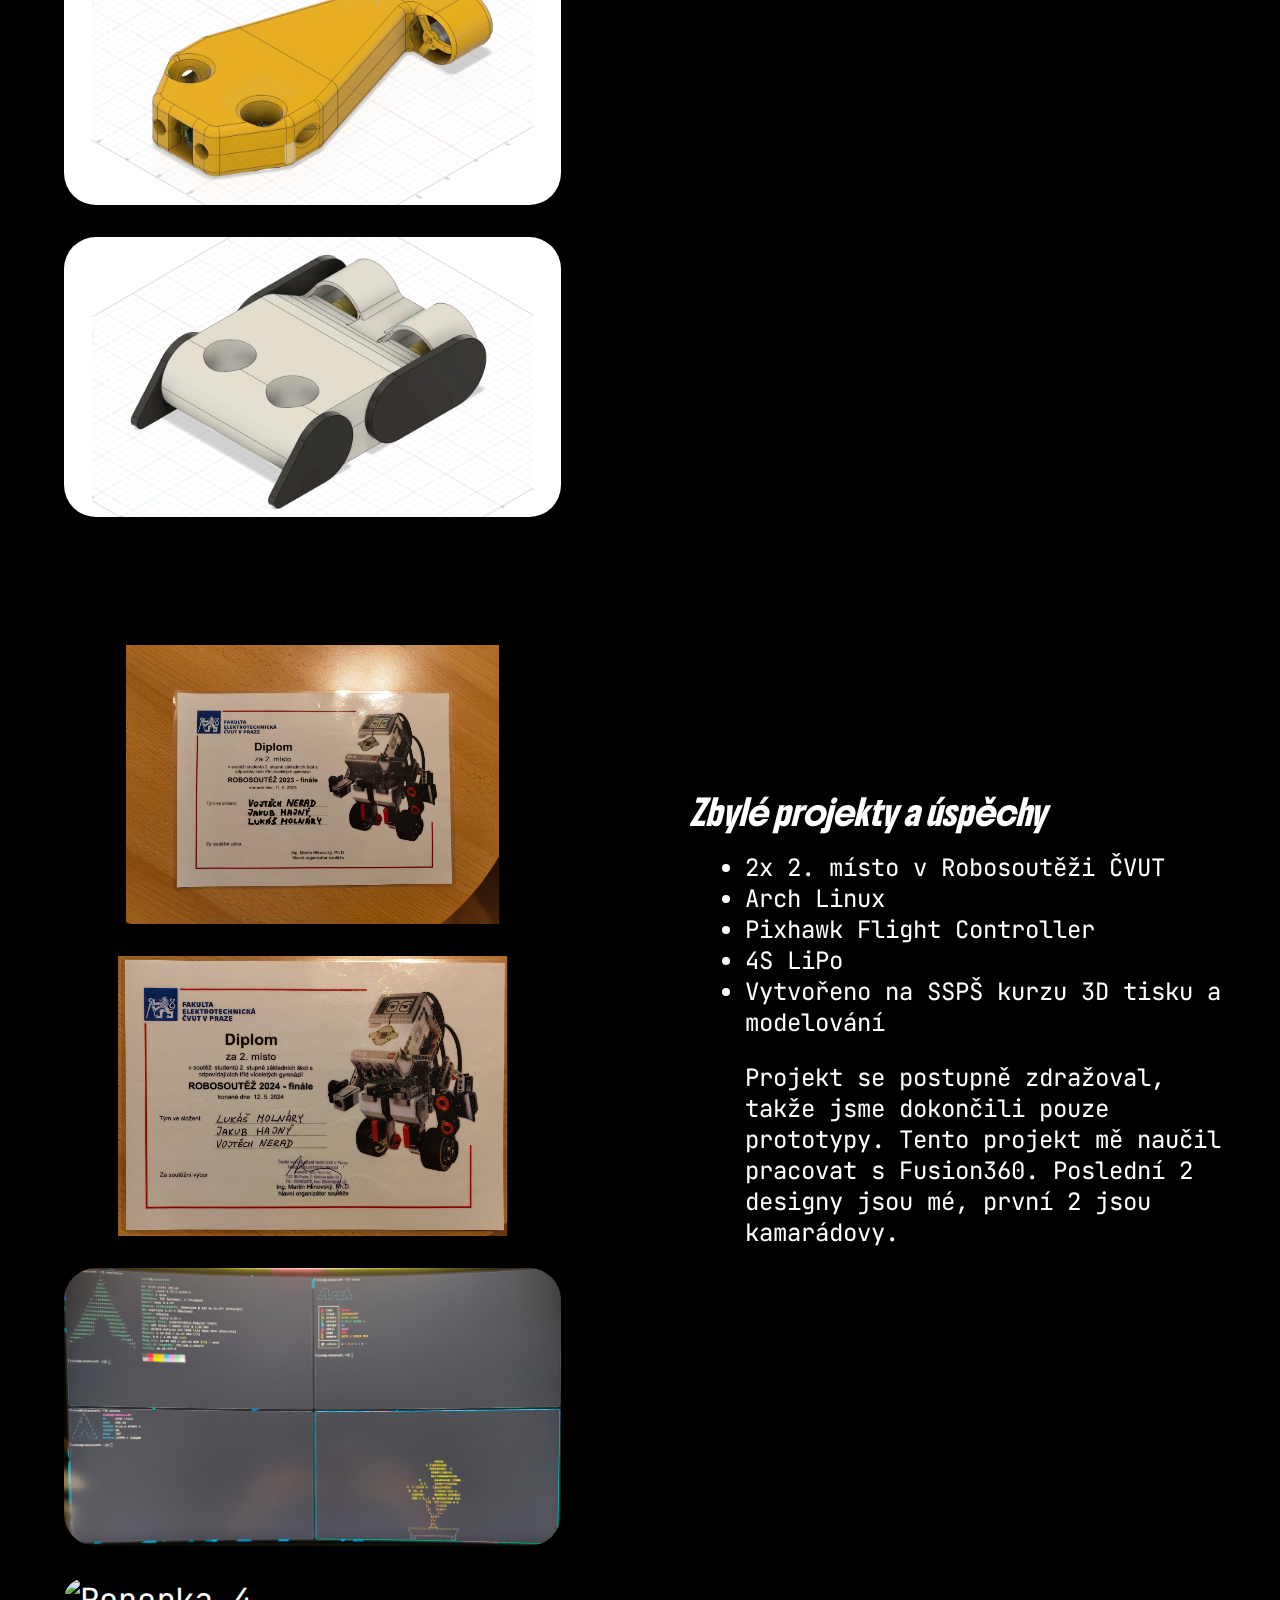
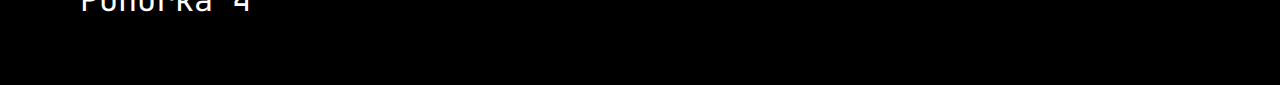
==== commit e24c6887: "ja to speedrunnul" ====
--- a/index.html
+++ b/index.html
@@ -11,7 +11,8 @@
     <div class="intro">
         <div class="intro_art">
             <div class="intro_text highlight">
-                Lukáš Molnáry
+                <p style="font-size: 2em;">Lukáš Molnáry</p>
+                <img src="rsc/lukas.jpg" alt="Lukáš Molnáry" class="lukas">
             </div>
 
             <div class="links">
@@ -33,10 +34,13 @@
                     <ul>
                         <li>elektroniku</li>
                         <li>programování</li>
+                        <li>tvorbu videoher</li>
                         <li>střih videa</li>
                         <li>produkci hudby</li>
                         <li>3D modelování</li>
+                        <li>pilotování FPV dronů</li>
                     </ul>
+                    <p>Již od 5 let jsem měl zájem o elektroniku a od 13 let se aktivně věnuji tvorbě videoher a programování.</p>
                 </div>
             </div>
             <div class="list_text">
@@ -50,9 +54,11 @@
                         <li>Godot</li>
                         <li>Unreal Engine</li>
                         <li>Blender</li>
+                        <li>Html + CSS (pouze trochu JS)</li>
                         <li>Paint.net</li>
                         <li>Arduino</li>
                         <li>Fusion 360</li>
+                        <li>Pájení</li>
                         <li>2x 2. místo v Robosoutěži ČVUT</li>
                     </ul>
                 </div>
@@ -63,9 +69,9 @@
             <div class="highlight title">Ukázky</div>
             <div class="youtube_grid">
                 <iframe src="https://www.youtube.com/embed/tjvL6sLrYBA" title="Drum Bun Drill" frameborder="0" allow="accelerometer; autoplay; clipboard-write; encrypted-media; gyroscope; picture-in-picture; web-share" referrerpolicy="strict-origin-when-cross-origin" allowfullscreen class="youtube_vid"></iframe>
-                <iframe src="https://www.youtube.com/embed/tjvL6sLrYBA" title="Drum Bun Drill" frameborder="0" allow="accelerometer; autoplay; clipboard-write; encrypted-media; gyroscope; picture-in-picture; web-share" referrerpolicy="strict-origin-when-cross-origin" allowfullscreen class="youtube_vid"></iframe>
-                <iframe src="https://www.youtube.com/embed/tjvL6sLrYBA" title="Drum Bun Drill" frameborder="0" allow="accelerometer; autoplay; clipboard-write; encrypted-media; gyroscope; picture-in-picture; web-share" referrerpolicy="strict-origin-when-cross-origin" allowfullscreen class="youtube_vid"></iframe>
-                <iframe src="https://www.youtube.com/embed/tjvL6sLrYBA" title="Drum Bun Drill" frameborder="0" allow="accelerometer; autoplay; clipboard-write; encrypted-media; gyroscope; picture-in-picture; web-share" referrerpolicy="strict-origin-when-cross-origin" allowfullscreen class="youtube_vid"></iframe>
+                <iframe src="https://www.youtube.com/embed/r-qDMHaEtng" title="Godot" frameborder="0" allow="accelerometer; autoplay; clipboard-write; encrypted-media; gyroscope; picture-in-picture; web-share" referrerpolicy="strict-origin-when-cross-origin" allowfullscreen class="youtube_vid"></iframe>
+                <iframe src="https://www.youtube.com/embed/jeTzvP6ohdU" title="NaviCart Elite" frameborder="0" allow="accelerometer; autoplay; clipboard-write; encrypted-media; gyroscope; picture-in-picture; web-share" referrerpolicy="strict-origin-when-cross-origin" allowfullscreen class="youtube_vid"></iframe>
+                <iframe src="https://www.youtube.com/embed/KYliShO5Gz0" title="NaviCart Elite 2" frameborder="0" allow="accelerometer; autoplay; clipboard-write; encrypted-media; gyroscope; picture-in-picture; web-share" referrerpolicy="strict-origin-when-cross-origin" allowfullscreen class="youtube_vid"></iframe>
             </div>
         </div>
 
@@ -77,7 +83,7 @@
                 <img src="rsc/pc_working.jpg" alt="PC - Working">
             </div>
             
-            <div class="list_text">
+            <div class="list_text" style="top: 0; position: sticky;">
                 <div>
                     <i class="highlight">mITX Počítač</i>
                     <br>
@@ -93,6 +99,54 @@
                 </div>
             </div>
         </div>
+
+        <div class="pc_cont">
+            <div class="pc_images">
+                <img src="rsc/ponorka1.webp" alt="Ponorka 1">
+                <img src="rsc/ponorka2.webp" alt="Ponorka 2">
+                <img src="rsc/ponorka3.webp" alt="Ponorka 3">
+                <img src="rsc/ponorka4.webp" alt="Ponorka 4">
+            </div>
+            
+            <div class="list_text" style="top: 0; position: sticky;">
+                <div>
+                    <i class="highlight">Projekt Ponorka</i>
+                    <br>
+                    <ul>
+                        <li>RC Ponorka</li>
+                        <li>RPi 3B+</li>
+                        <li>Pixhawk Flight Controller</li>
+                        <li>4S LiPo</li>
+                        <li>Vytvořeno na SSPŠ kurzu 3D tisku a modelování</li>
+                        <p>Projekt se postupně zdražoval, takže jsme dokončili pouze prototypy. Tento projekt mě naučil pracovat s Fusion360. Poslední 2 designy jsou mé, první 2 jsou kamarádovy.</p>
+                    </ul>
+                </div>
+            </div>
+        </div>
+
+        <div class="pc_cont">
+            <div class="pc_images">
+                <img src="rsc/cvut_2023.webp" alt="ČVUT 2023">
+                <img src="rsc/cvut_2024.webp" alt="ČVUT 2024">
+                <img src="rsc/Arch.jpg" alt="Arch Linux">
+                <img src="rsc/" alt="Ponorka 4">
+            </div>
+            
+            <div class="list_text" style="top: 0; position: sticky;">
+                <div>
+                    <i class="highlight">Zbylé projekty a úspěchy</i>
+                    <br>
+                    <ul>
+                        <li>2x 2. místo v Robosoutěži ČVUT</li>
+                        <li>Arch Linux</li>
+                        <li>Pixhawk Flight Controller</li>
+                        <li>4S LiPo</li>
+                        <li>Vytvořeno na SSPŠ kurzu 3D tisku a modelování</li>
+                        <p>Projekt se postupně zdražoval, takže jsme dokončili pouze prototypy. Tento projekt mě naučil pracovat s Fusion360. Poslední 2 designy jsou mé, první 2 jsou kamarádovy.</p>
+                    </ul>
+                </div>
+            </div>
+        </div>
     </div>
     
     <script src="script.js"></script>
--- a/style.css
+++ b/style.css
@@ -45,7 +45,7 @@
     width: 100%;
     height: 100%;
     object-fit: contain;
-    border-radius: 1rem;
+    border-radius: 2rem;
     transition: all 0.25s cubic-bezier(0.000, 0.500, 0.000, 1.000);
     user-select: none;
 }
@@ -165,9 +165,18 @@
         align-items: center;
         gap: 1rem;
     }
+        .lukas{
+            border-radius: 100%;
+            width: 5em;
+            height: 5em;
+        }
         .intro_text{
             color: #ffffff;
-            font-size: 2em;
+            display: flex;
+            flex-direction: row;
+            justify-content: center;
+            align-items: center;
+            gap: 1rem;
         }
 
 .content{
@@ -228,12 +237,12 @@
         box-sizing: border-box;
     }
 
-    .youtube_vid{
-        border-radius: 1rem;
-        transition: all 0.25s cubic-bezier(0.000, 0.500, 0.000, 1.000);
-        user-select: none;
-        width: 100%;
-        height: 100%;
+        .youtube_vid{
+            border-radius: 2rem;
+            transition: all 0.25s cubic-bezier(0.000, 0.500, 0.000, 1.000);
+            user-select: none;
+            width: 100%;
+            height: 100%;
     }
 
 .pc_cont{
@@ -249,13 +258,14 @@
         justify-content: center;
         align-items: center;
         
-        font-size: 1.5rem;
-        padding: 2rem;
-        
-        box-sizing: border-box;
-
-        margin: 0em;
-    }
+            font-size: 1.5rem;
+            padding: 2rem;
+
+            box-sizing: border-box;
+
+            margin: 0em;
+        }
+    
     .pc_images{
         width: 50%;
         height: 100%;
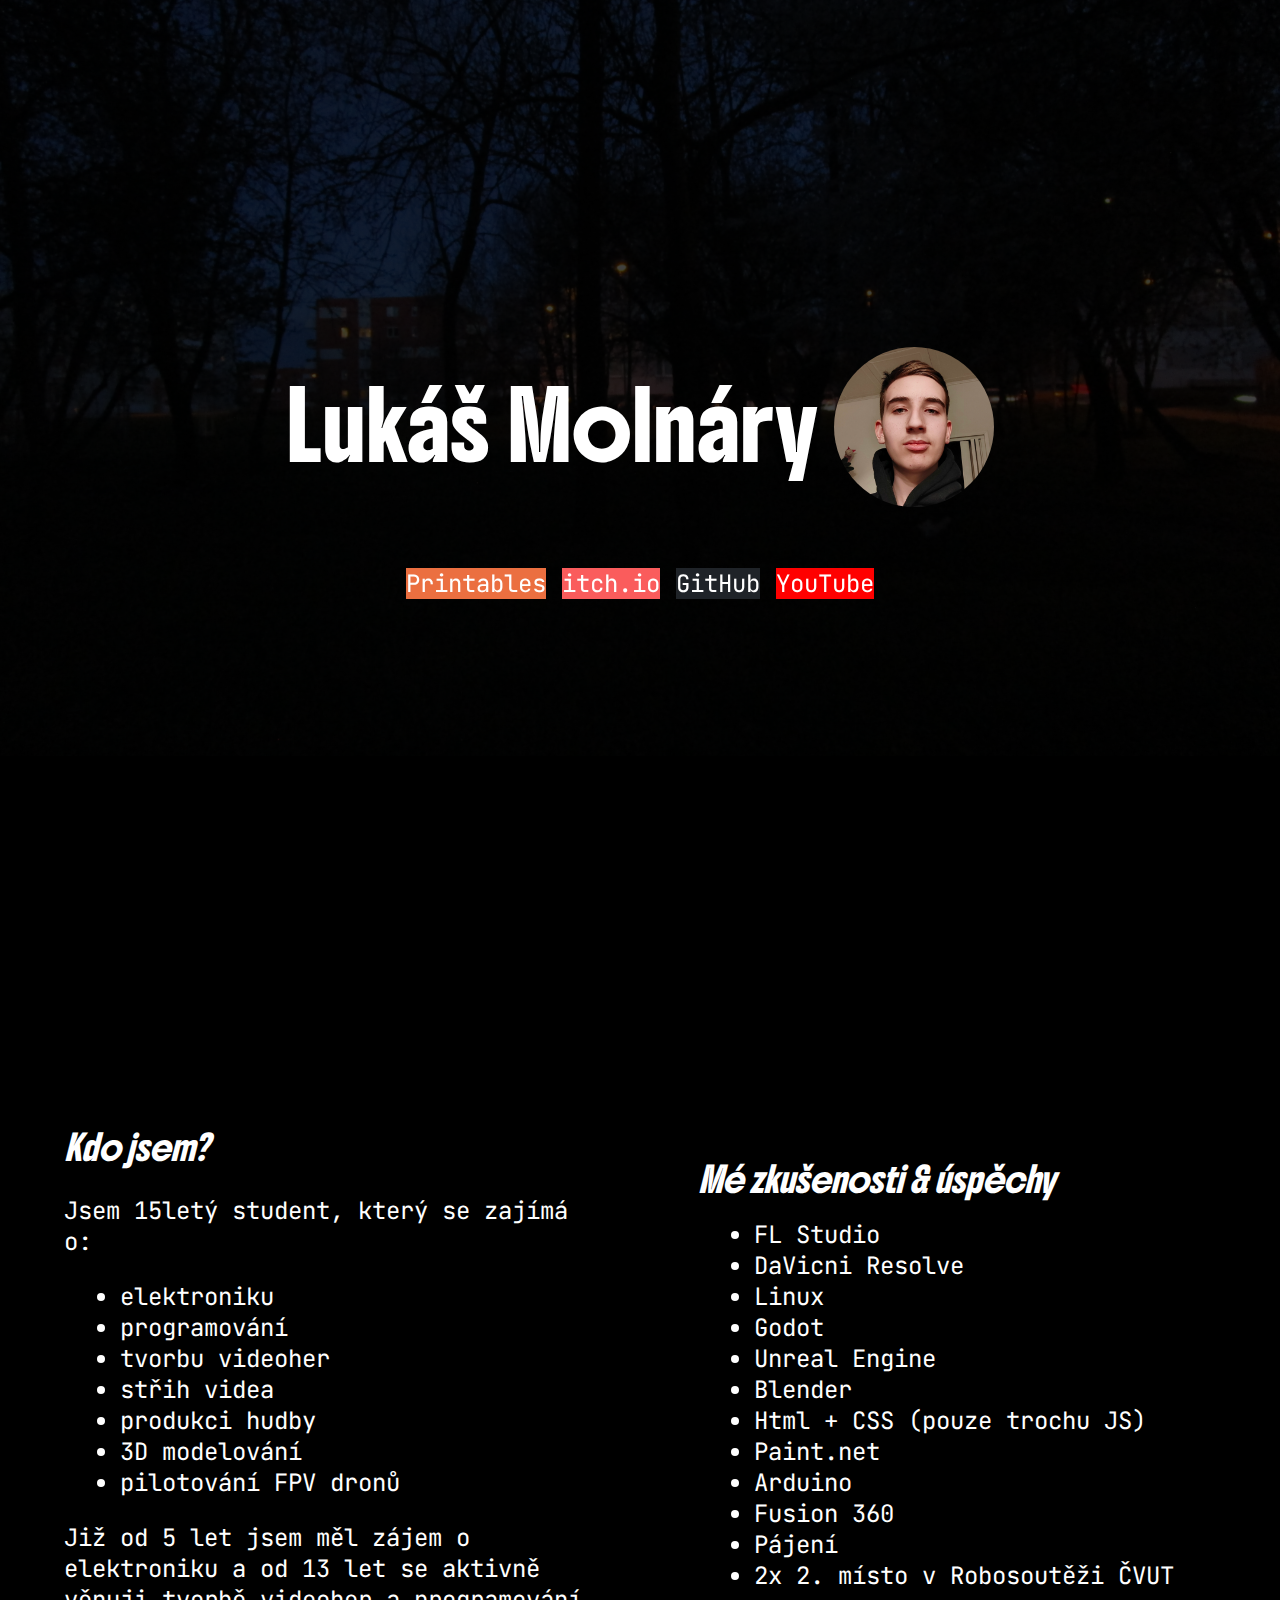
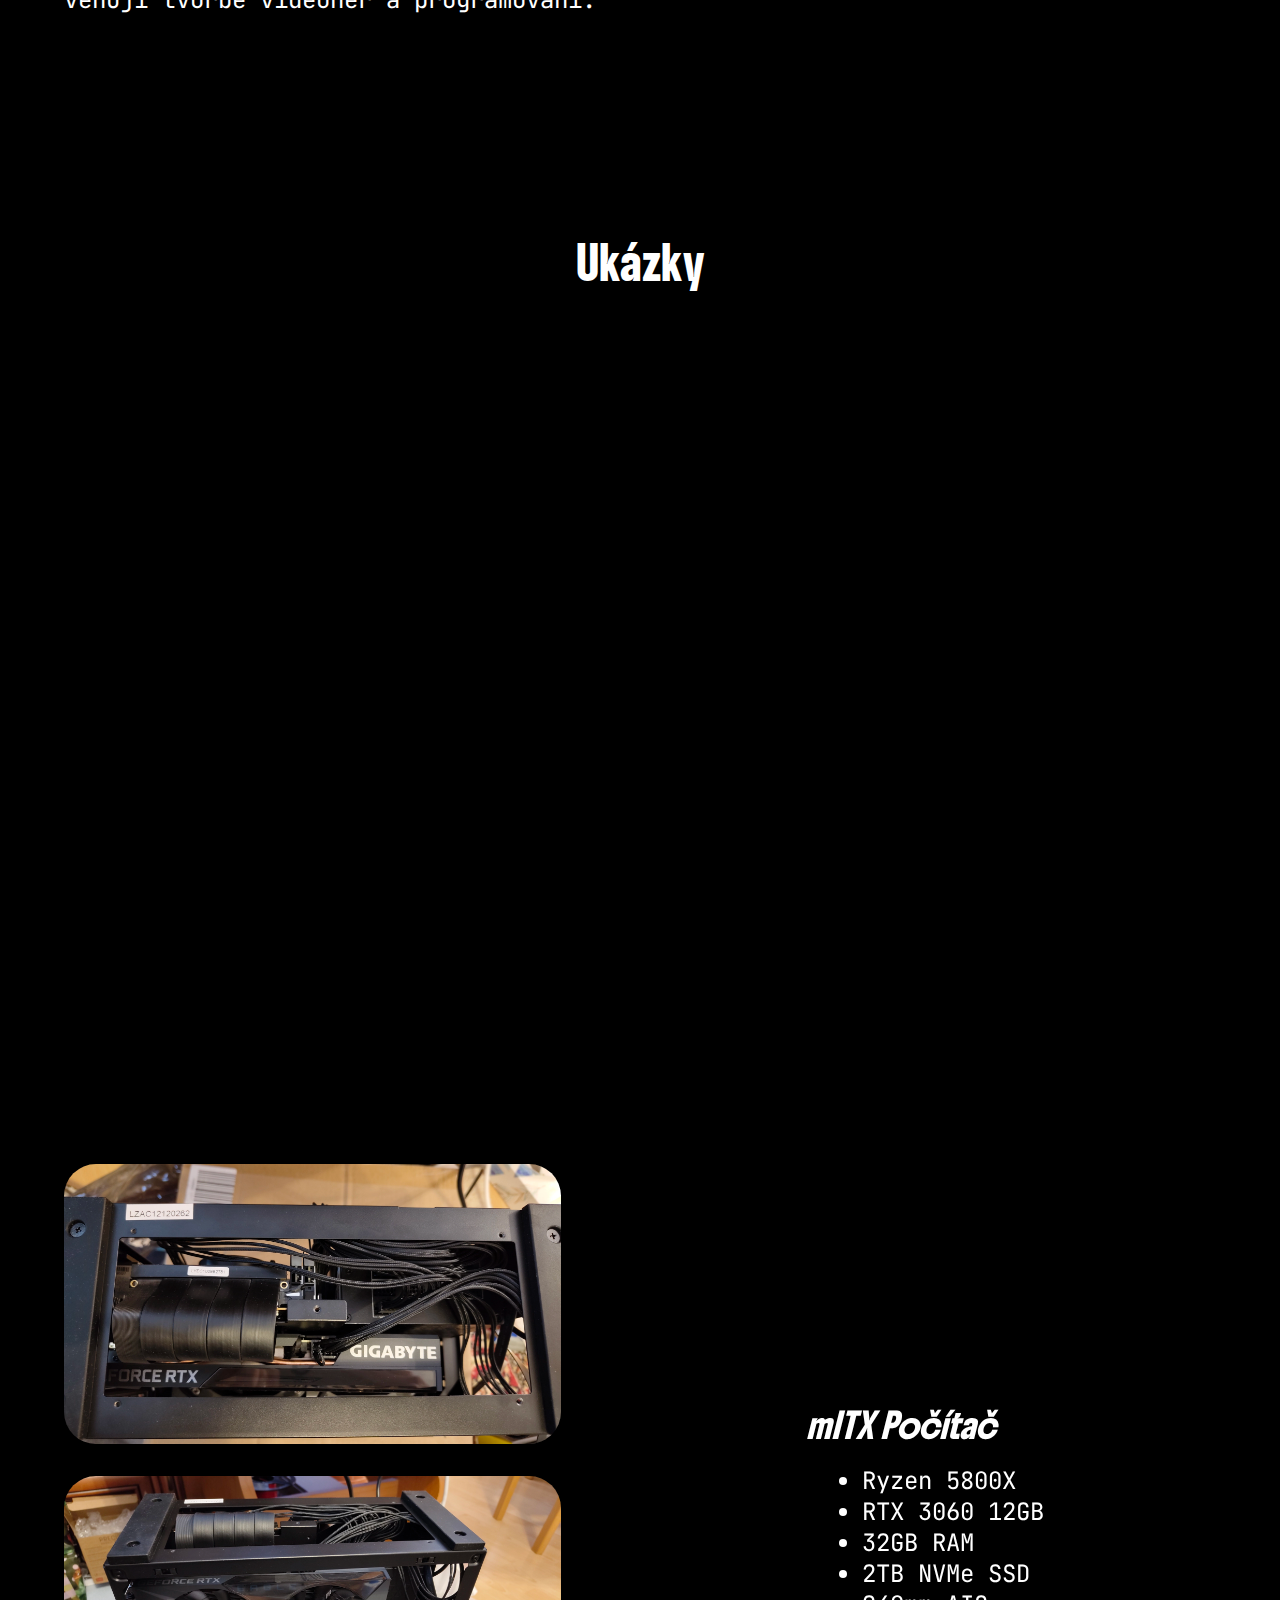
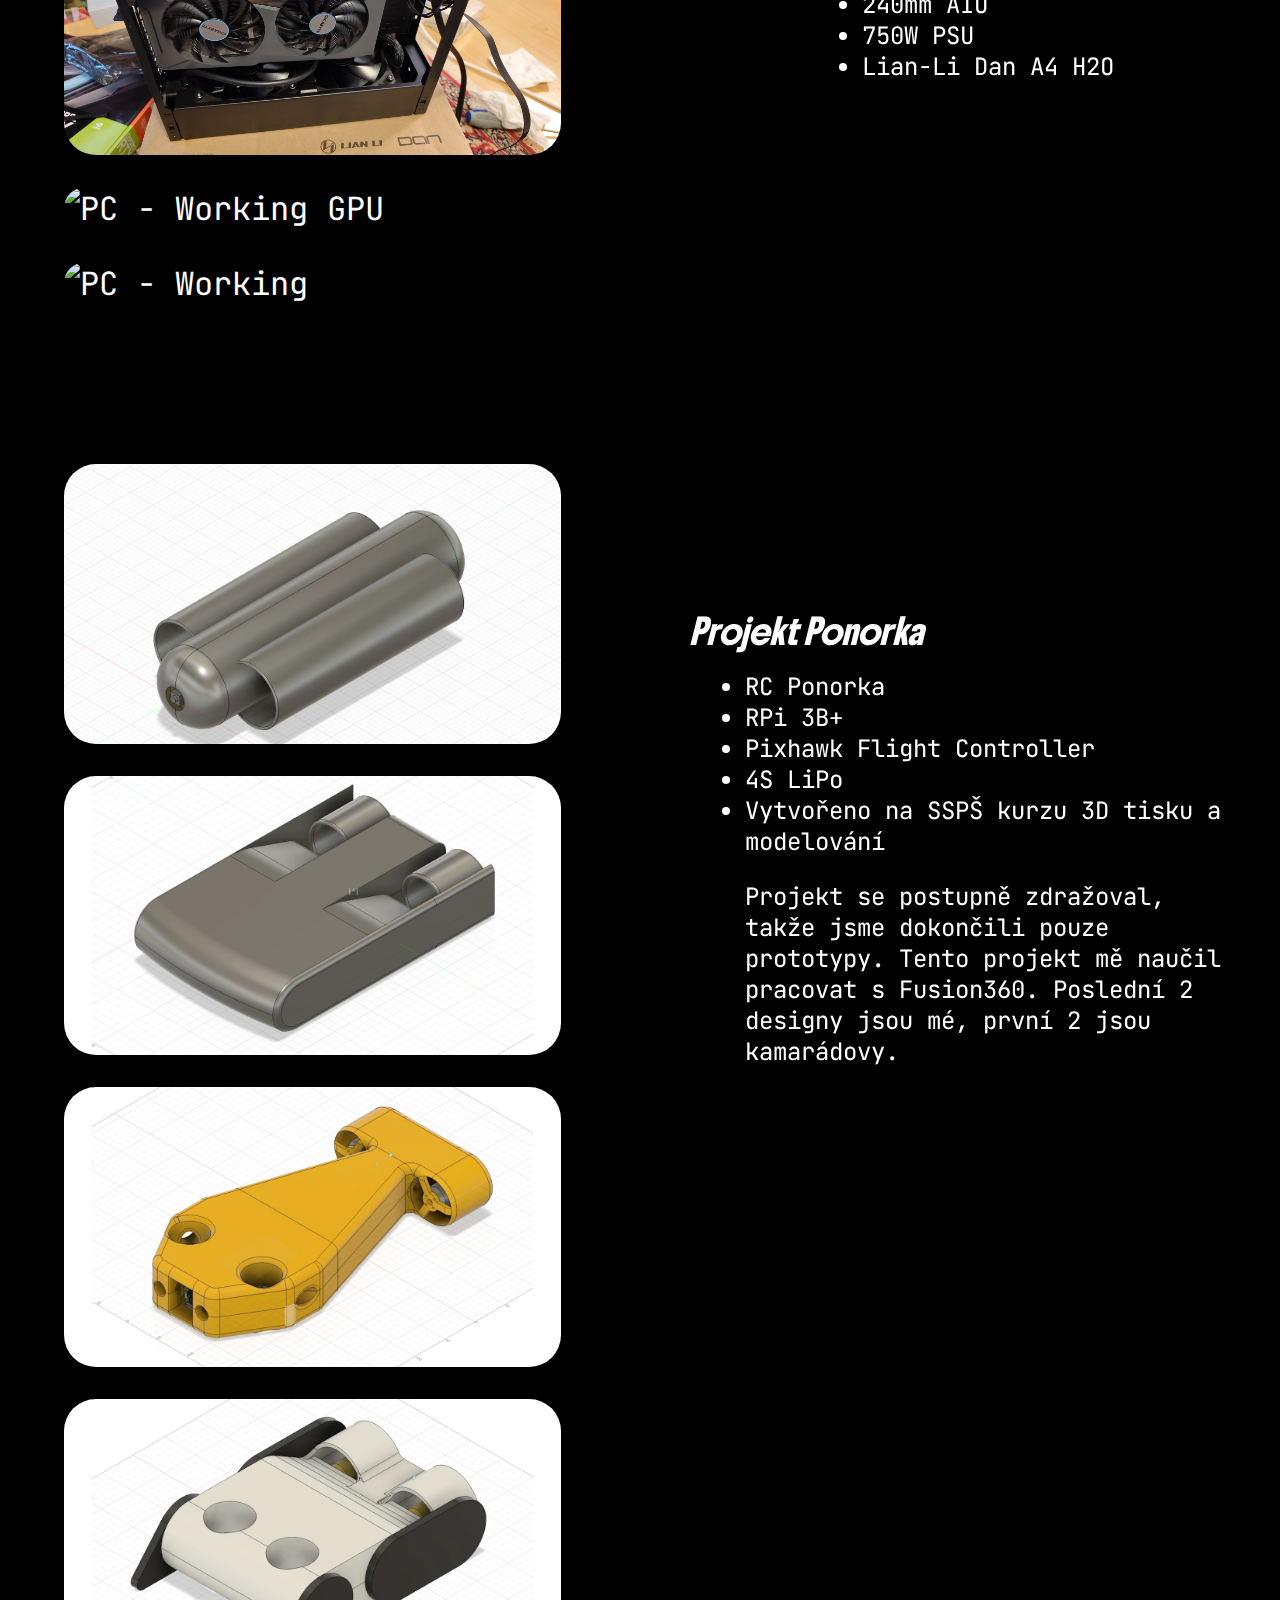
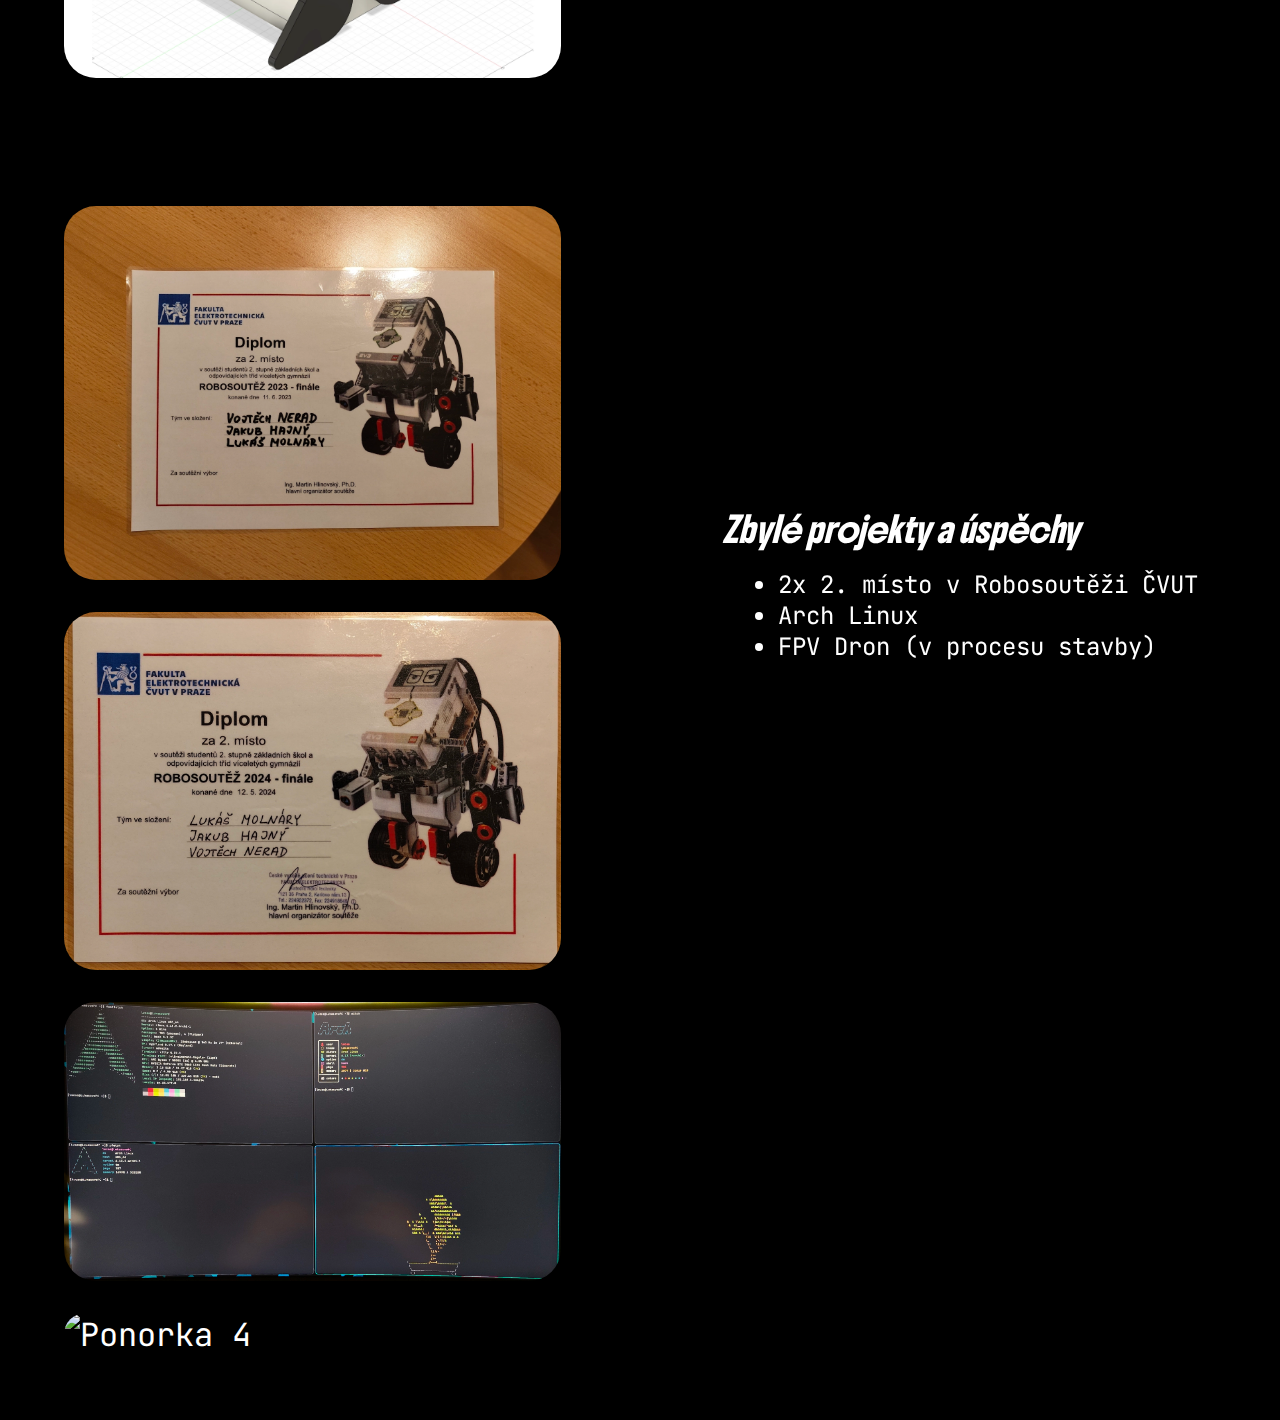
==== commit 9ad4433b: "a mimir time" ====
--- a/index.html
+++ b/index.html
@@ -12,7 +12,7 @@
         <div class="intro_art">
             <div class="intro_text highlight">
                 <p style="font-size: 2em;">Lukáš Molnáry</p>
-                <img src="rsc/lukas.jpg" alt="Lukáš Molnáry" class="lukas">
+                <img src="rsc/lukas.webp" alt="Lukáš Molnáry" class="lukas">
             </div>
 
             <div class="links">
@@ -79,8 +79,8 @@
             <div class="pc_images">
                 <img src="rsc/pc_bottom.webp" alt="PC - Bottom">
                 <img src="rsc/pc_gpu.webp" alt="PC - GPU">
-                <img src="rsc/pc_working_gpu.jpg" alt="PC - Working GPU">
-                <img src="rsc/pc_working.jpg" alt="PC - Working">
+                <img src="rsc/pc_working_gpu.wearch.webp" alt="PC - Working GPU">
+                <img src="rsc/pc_working.wearch.webp" alt="PC - Working">
             </div>
             
             <div class="list_text" style="top: 0; position: sticky;">
@@ -128,7 +128,7 @@
             <div class="pc_images">
                 <img src="rsc/cvut_2023.webp" alt="ČVUT 2023">
                 <img src="rsc/cvut_2024.webp" alt="ČVUT 2024">
-                <img src="rsc/Arch.jpg" alt="Arch Linux">
+                <img src="rsc/arch.webp" alt="Arch Linux">
                 <img src="rsc/" alt="Ponorka 4">
             </div>
             
@@ -139,10 +139,7 @@
                     <ul>
                         <li>2x 2. místo v Robosoutěži ČVUT</li>
                         <li>Arch Linux</li>
-                        <li>Pixhawk Flight Controller</li>
-                        <li>4S LiPo</li>
-                        <li>Vytvořeno na SSPŠ kurzu 3D tisku a modelování</li>
-                        <p>Projekt se postupně zdražoval, takže jsme dokončili pouze prototypy. Tento projekt mě naučil pracovat s Fusion360. Poslední 2 designy jsou mé, první 2 jsou kamarádovy.</p>
+                        <li>FPV Dron (v procesu stavby)</li>
                     </ul>
                 </div>
             </div>
--- a/style.css
+++ b/style.css
@@ -16,7 +16,7 @@
     font-family: JetBrains Mono, monospace;
     font-weight: 0;
 
-    background-image: linear-gradient(rgba(0, 0, 0, 0.75), rgba(0, 0, 0, 0.75)), url(rsc/bus_stop.JPG);
+    background-image: linear-gradient(rgba(0, 0, 0, 0.75), rgba(0, 0, 0, 0.75)), url(rsc/bus_stop.webp);
     background-position: top;
     background-repeat: no-repeat;
     background-size: cover;
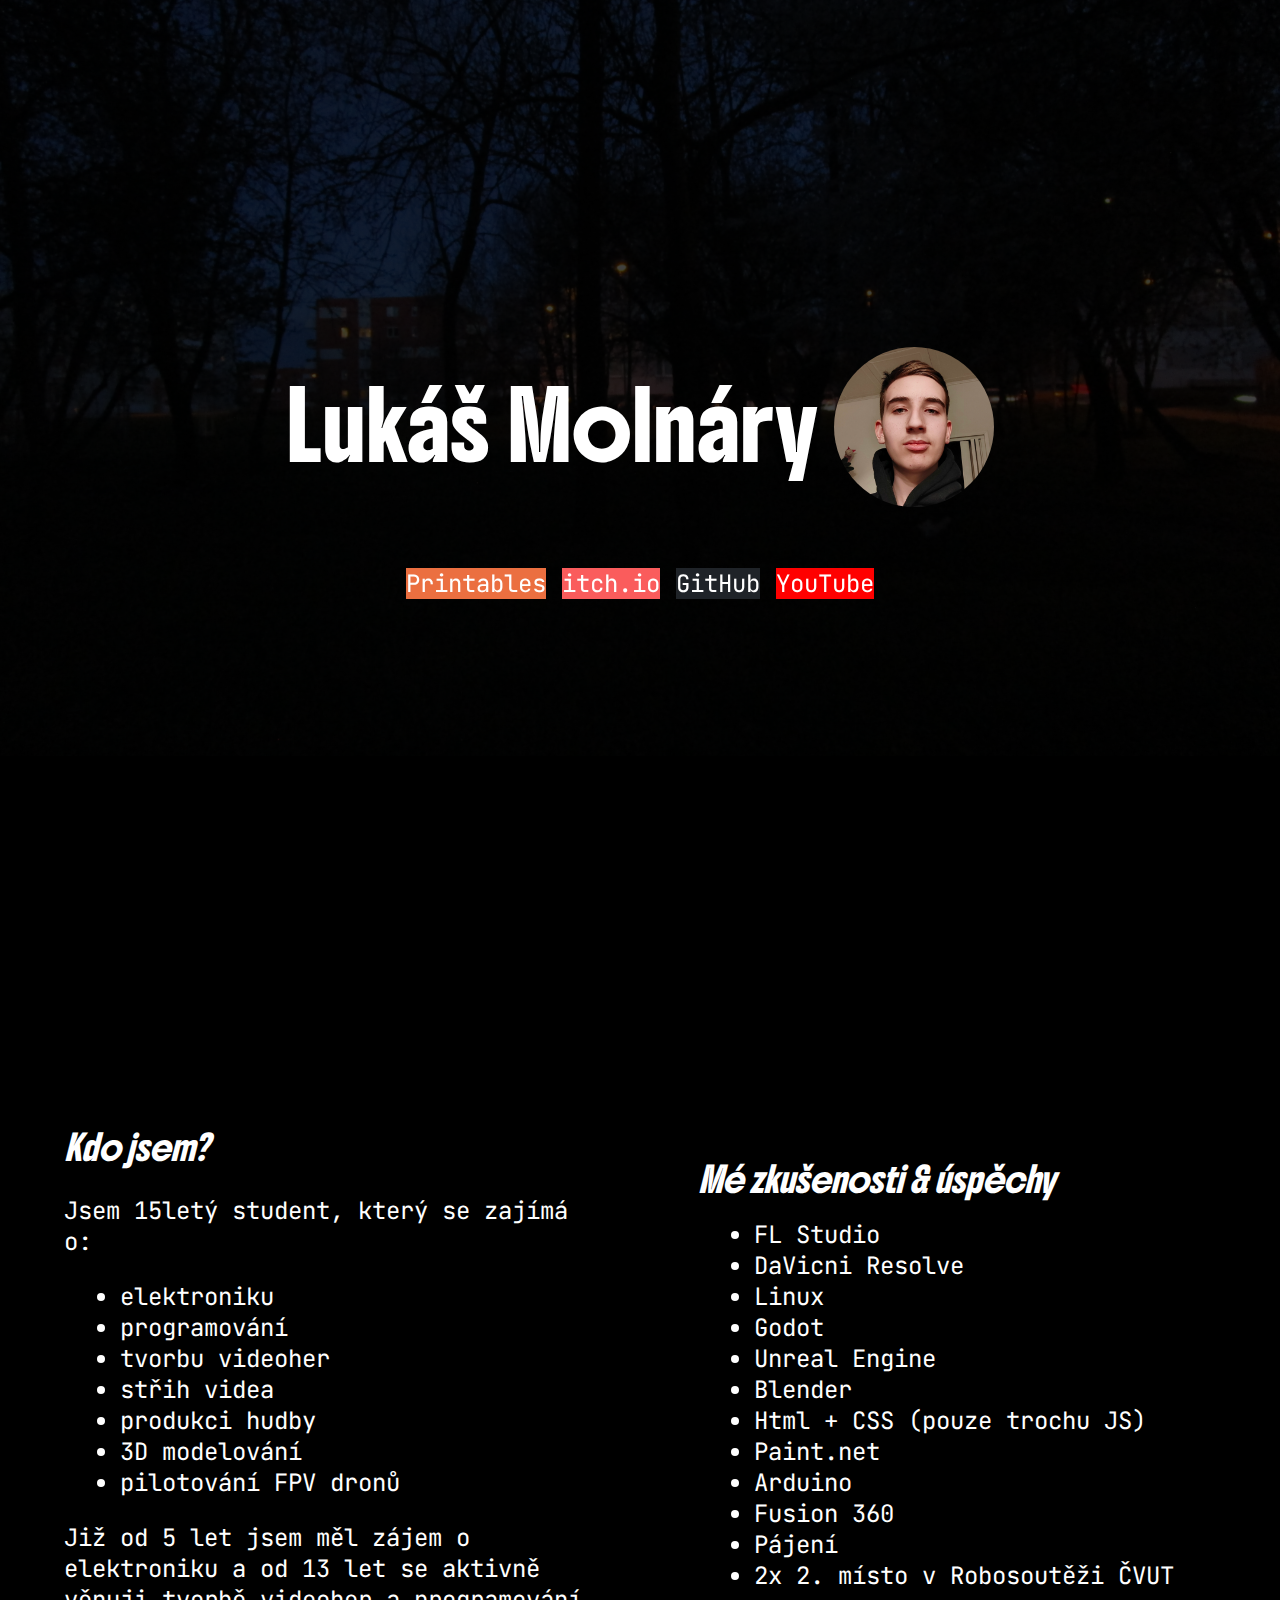
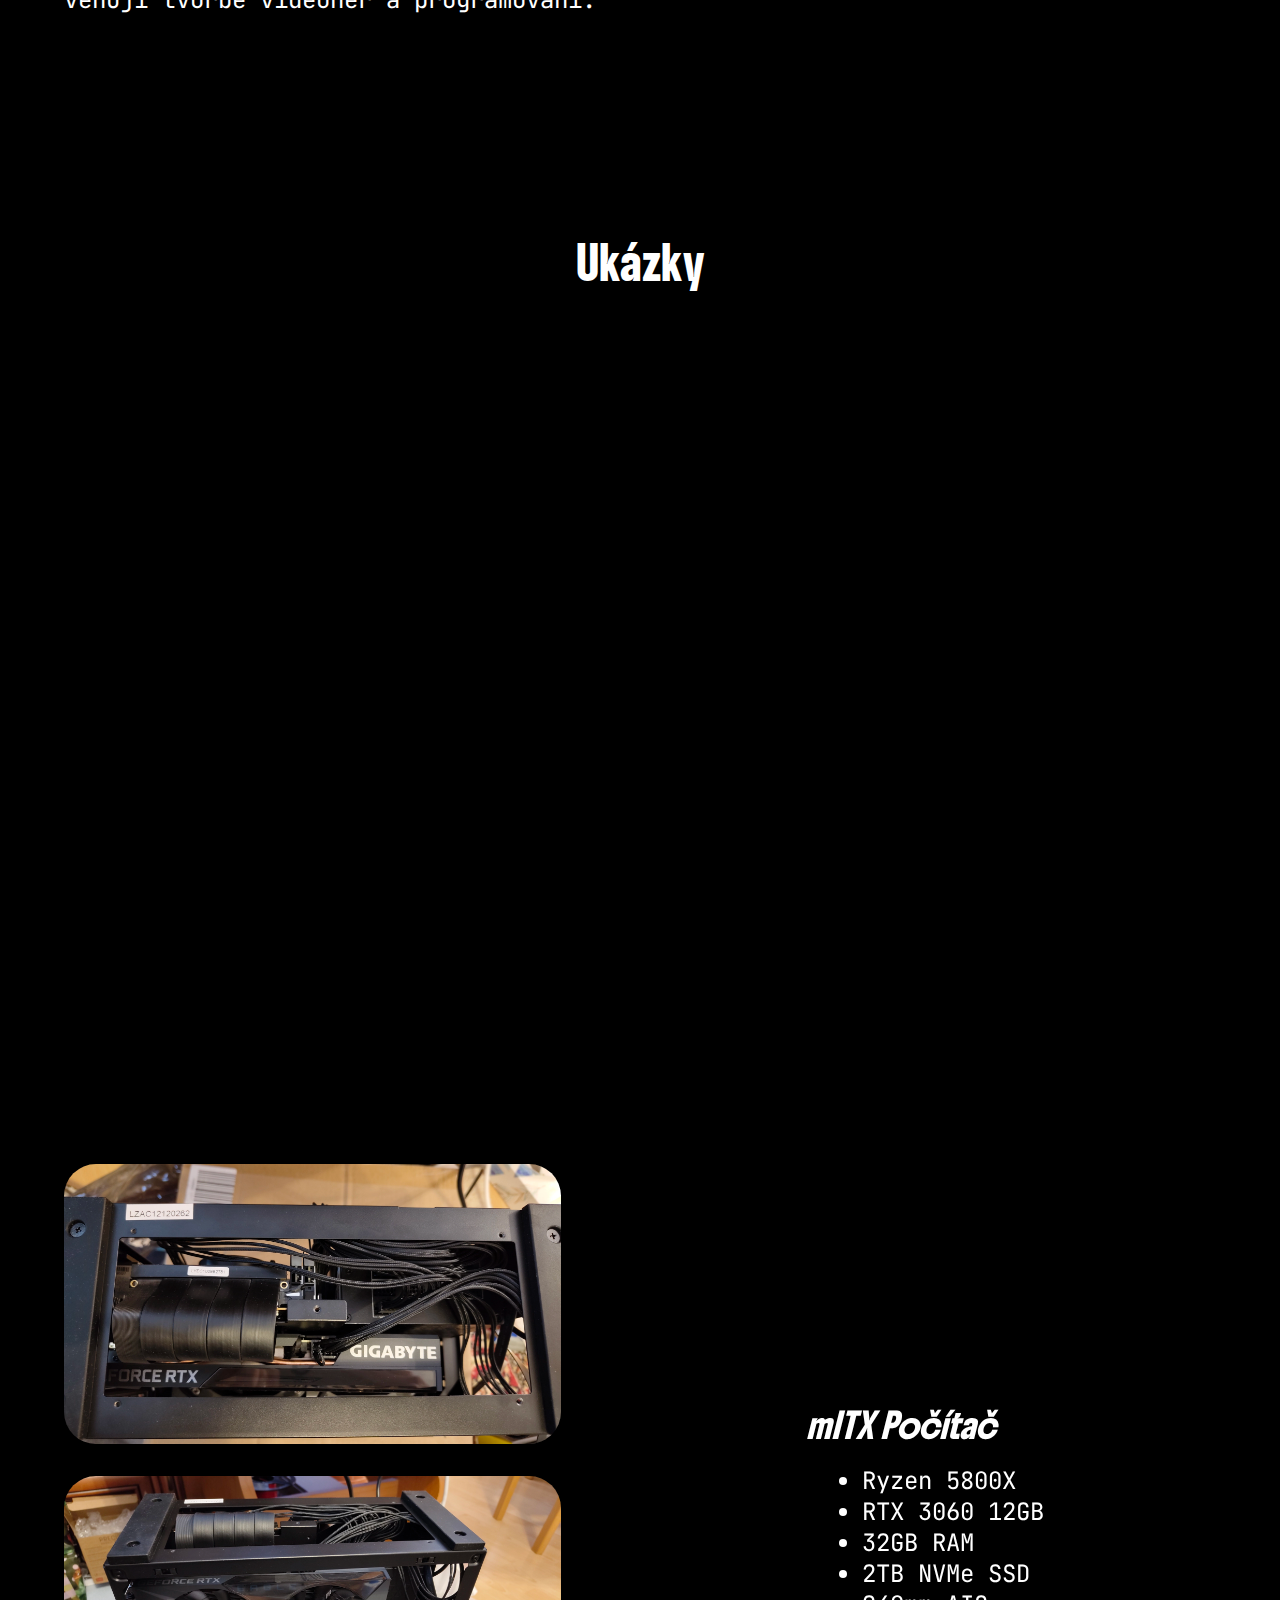
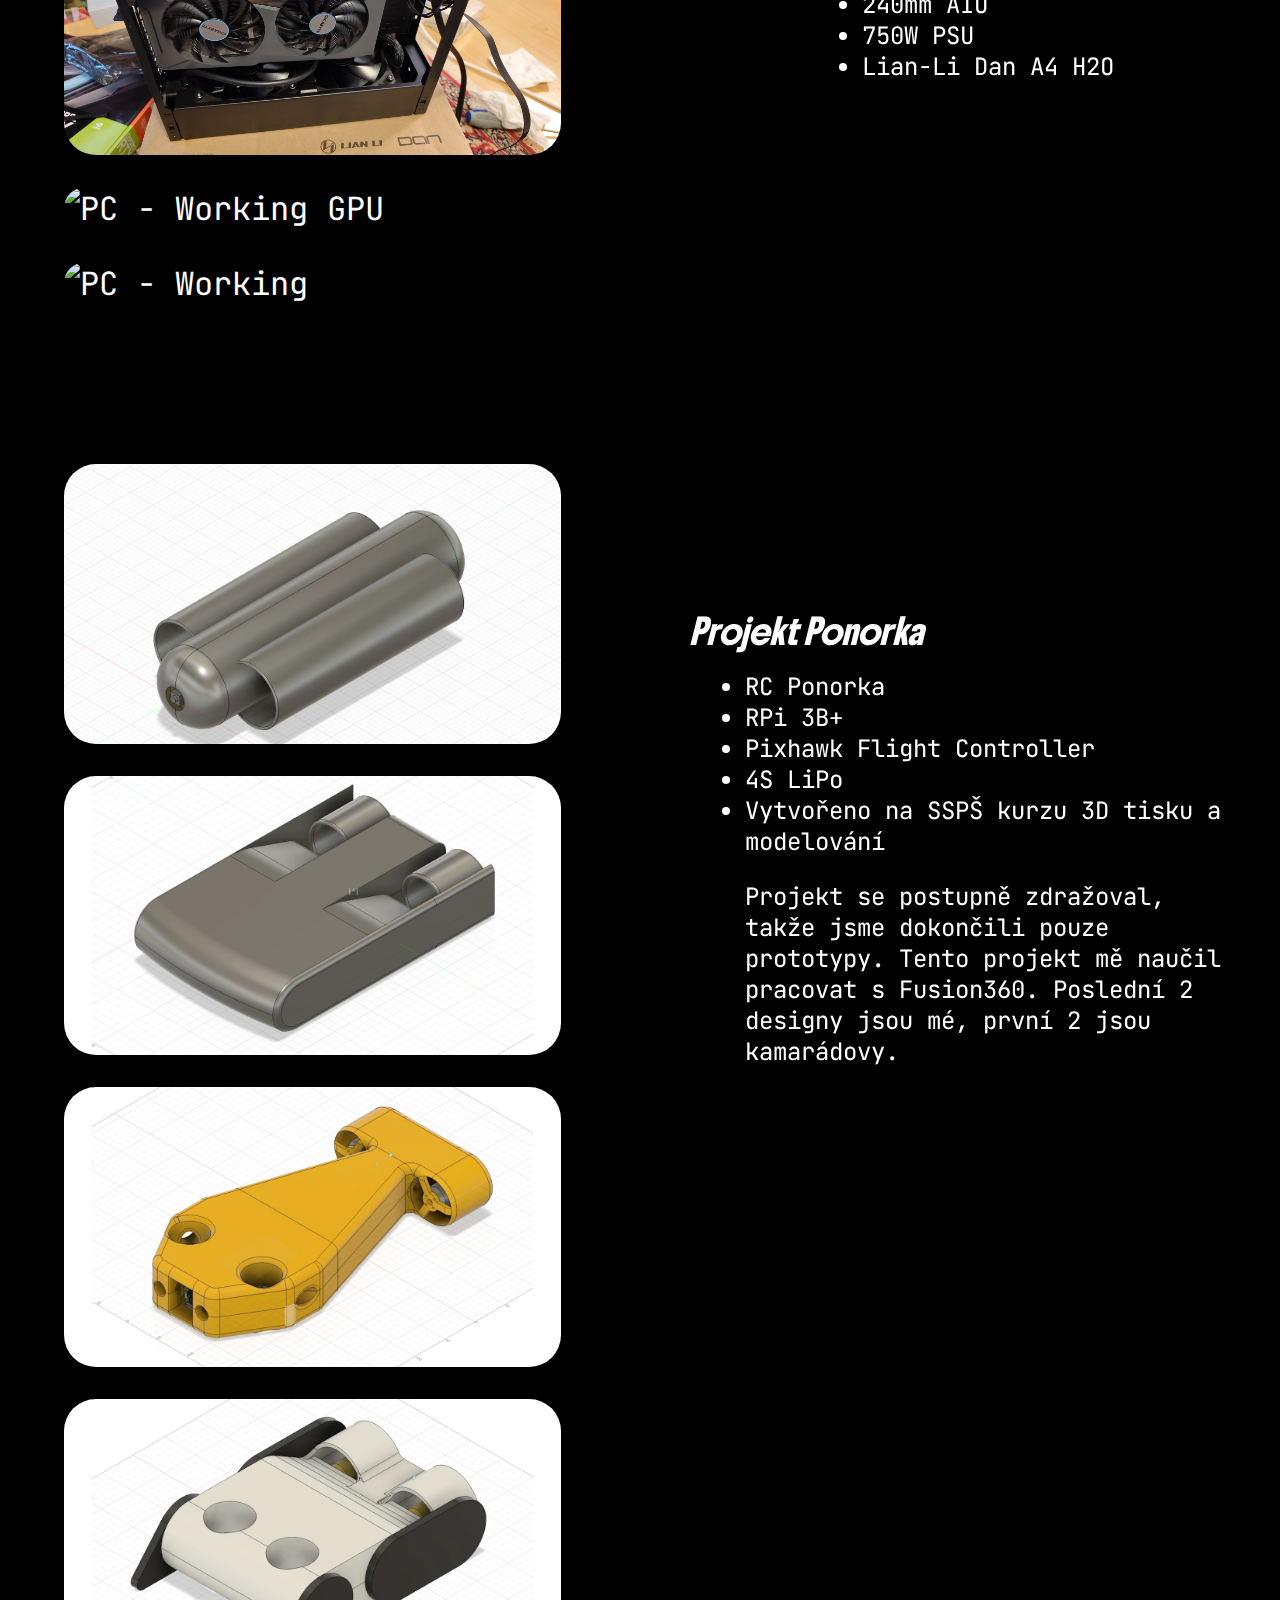
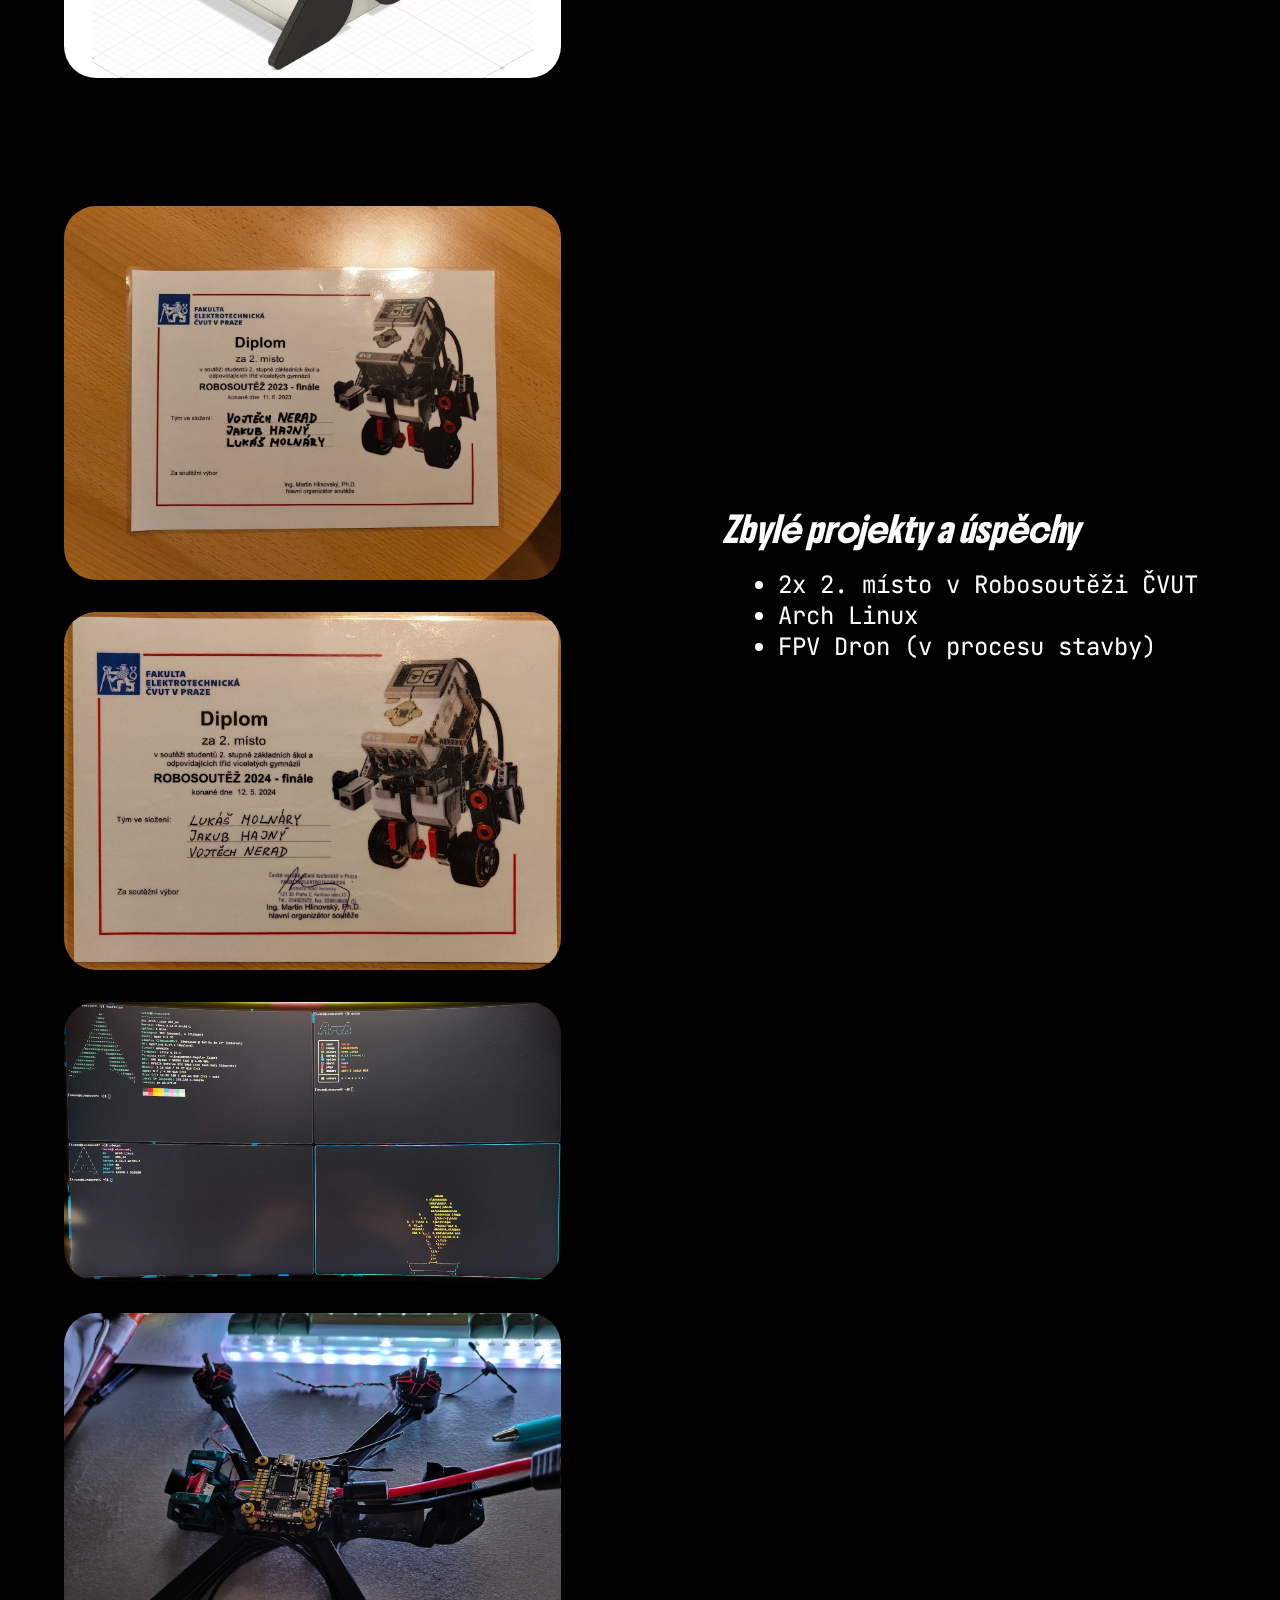
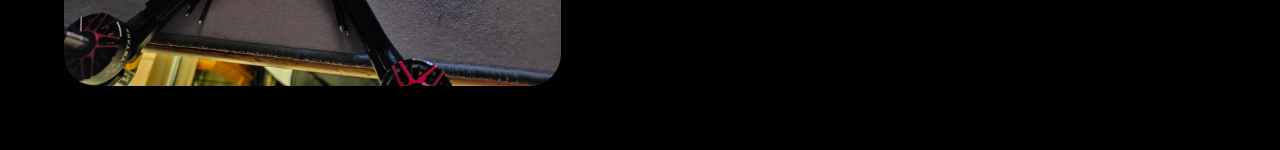
==== commit ef3acfd8: "jeste fpv" ====
--- a/index.html
+++ b/index.html
@@ -129,7 +129,7 @@
                 <img src="rsc/cvut_2023.webp" alt="ČVUT 2023">
                 <img src="rsc/cvut_2024.webp" alt="ČVUT 2024">
                 <img src="rsc/arch.webp" alt="Arch Linux">
-                <img src="rsc/" alt="Ponorka 4">
+                <img src="rsc/fpv.webp" alt="FPV Dron">
             </div>
             
             <div class="list_text" style="top: 0; position: sticky;">
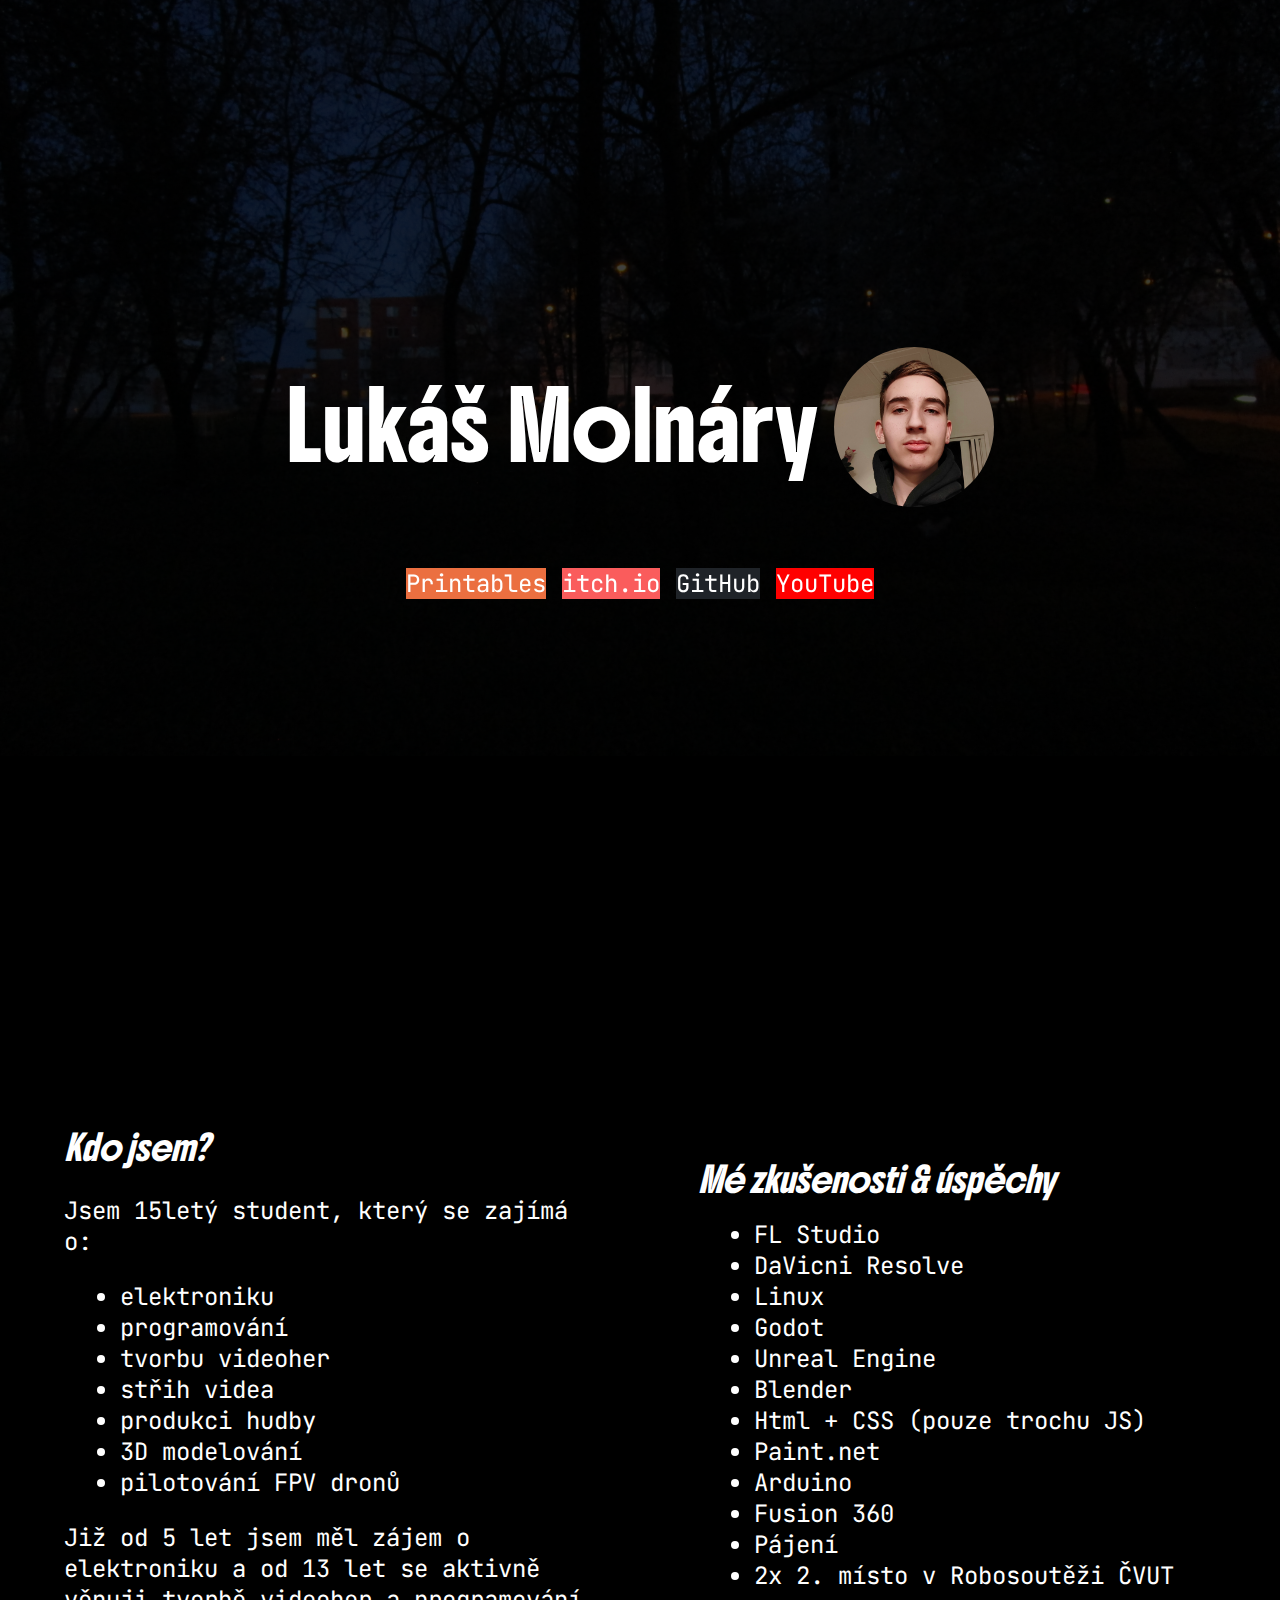
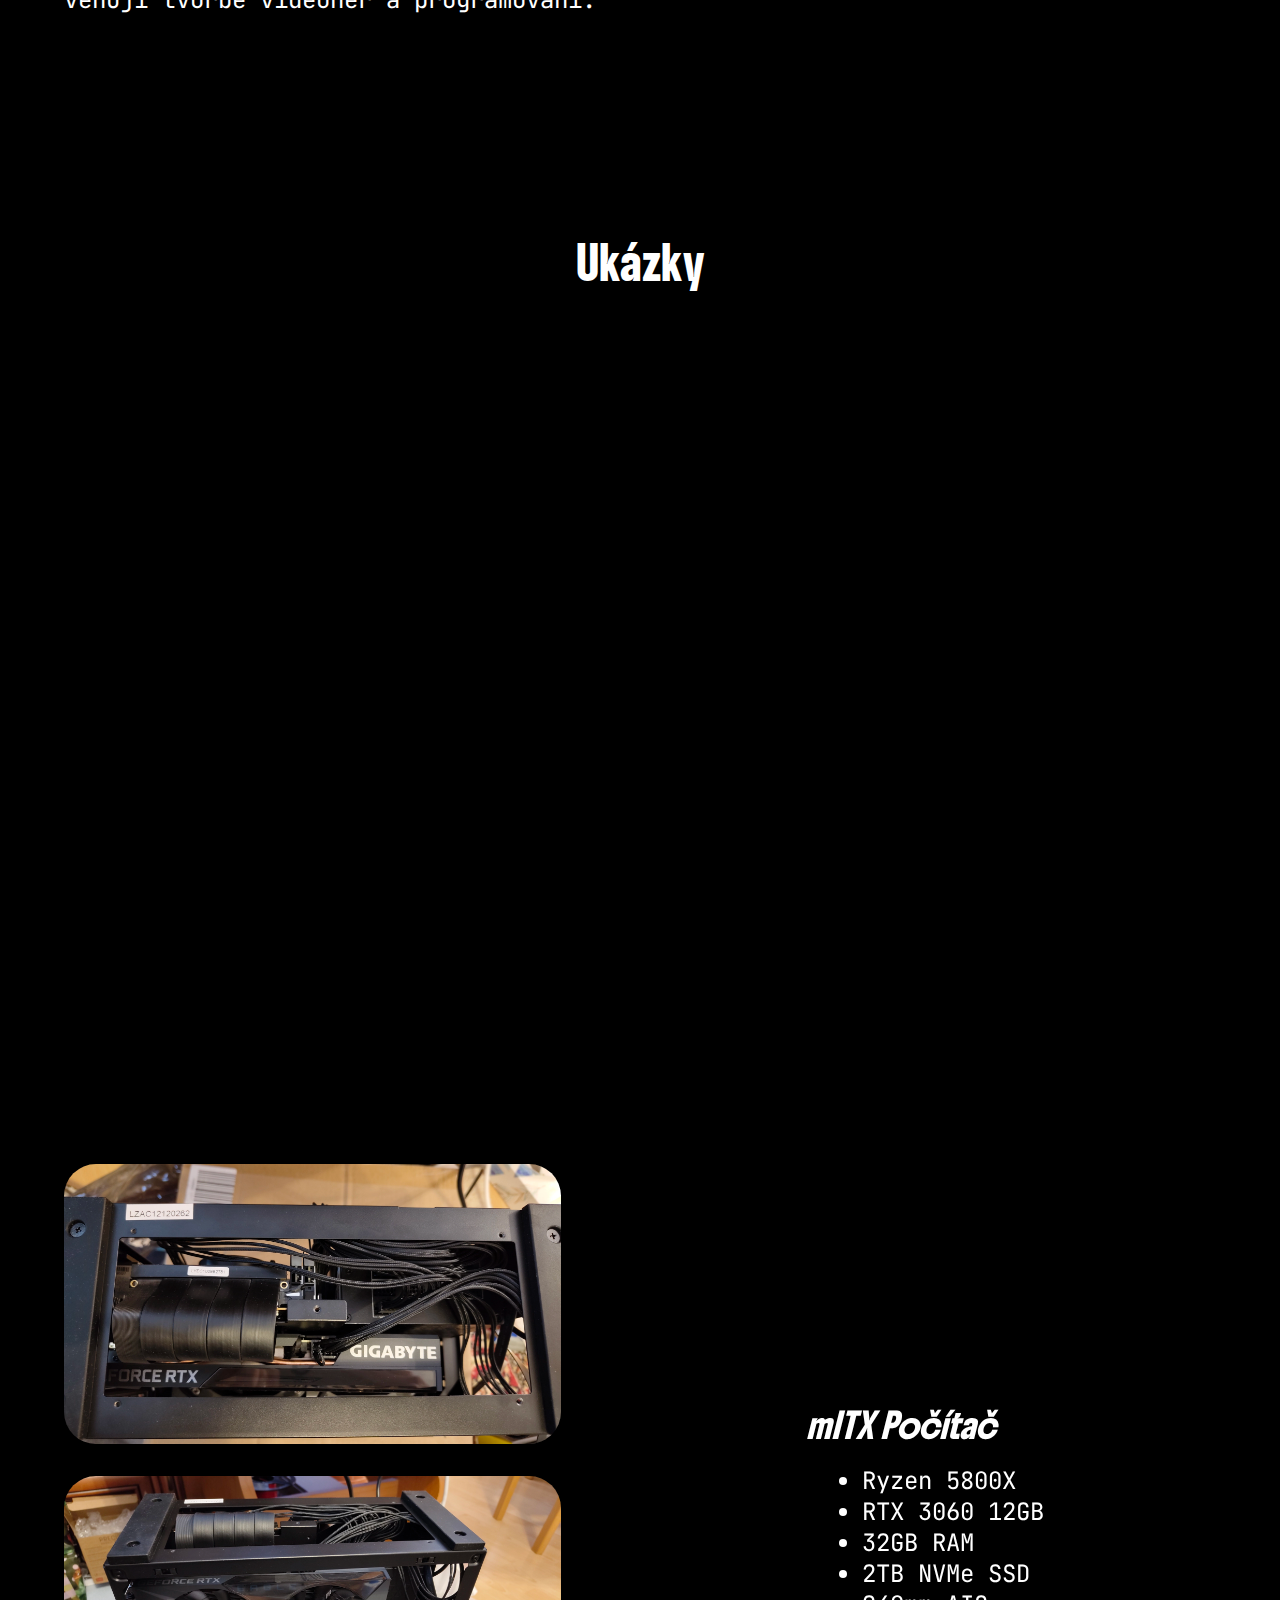
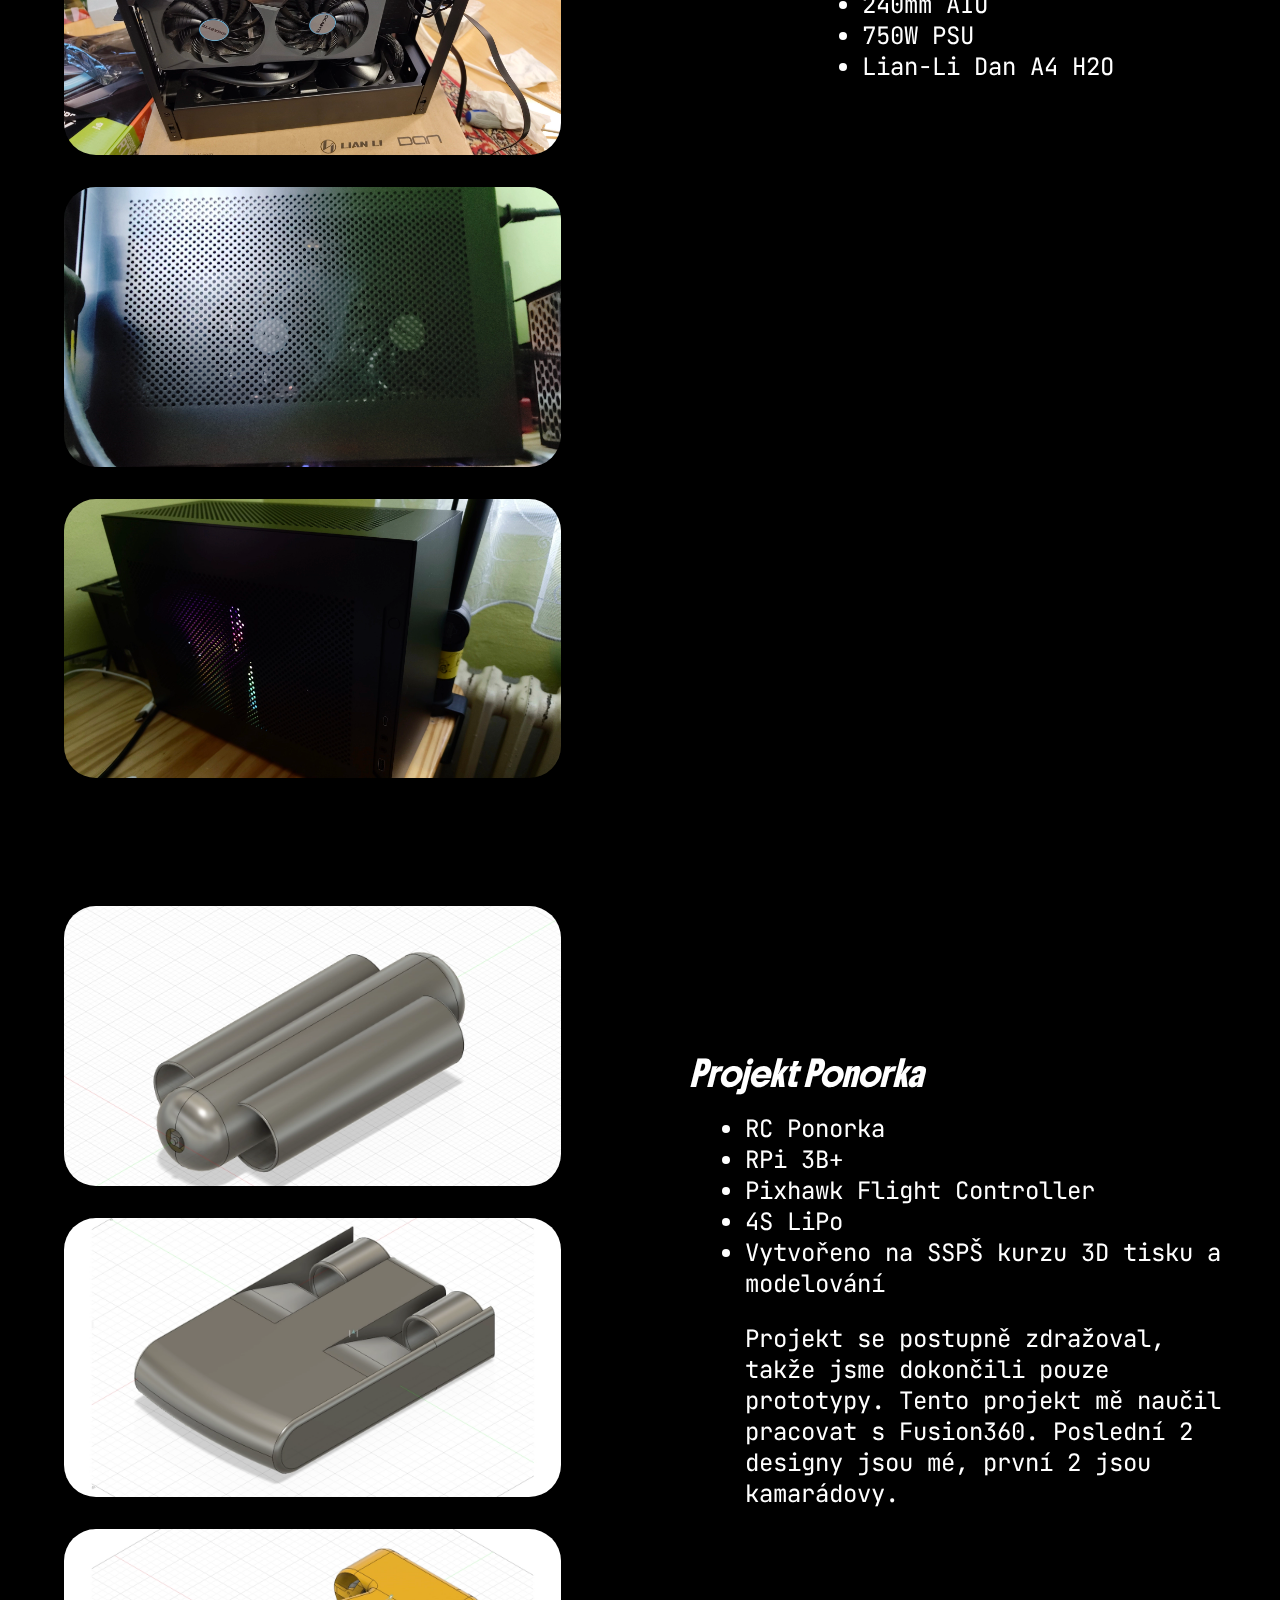
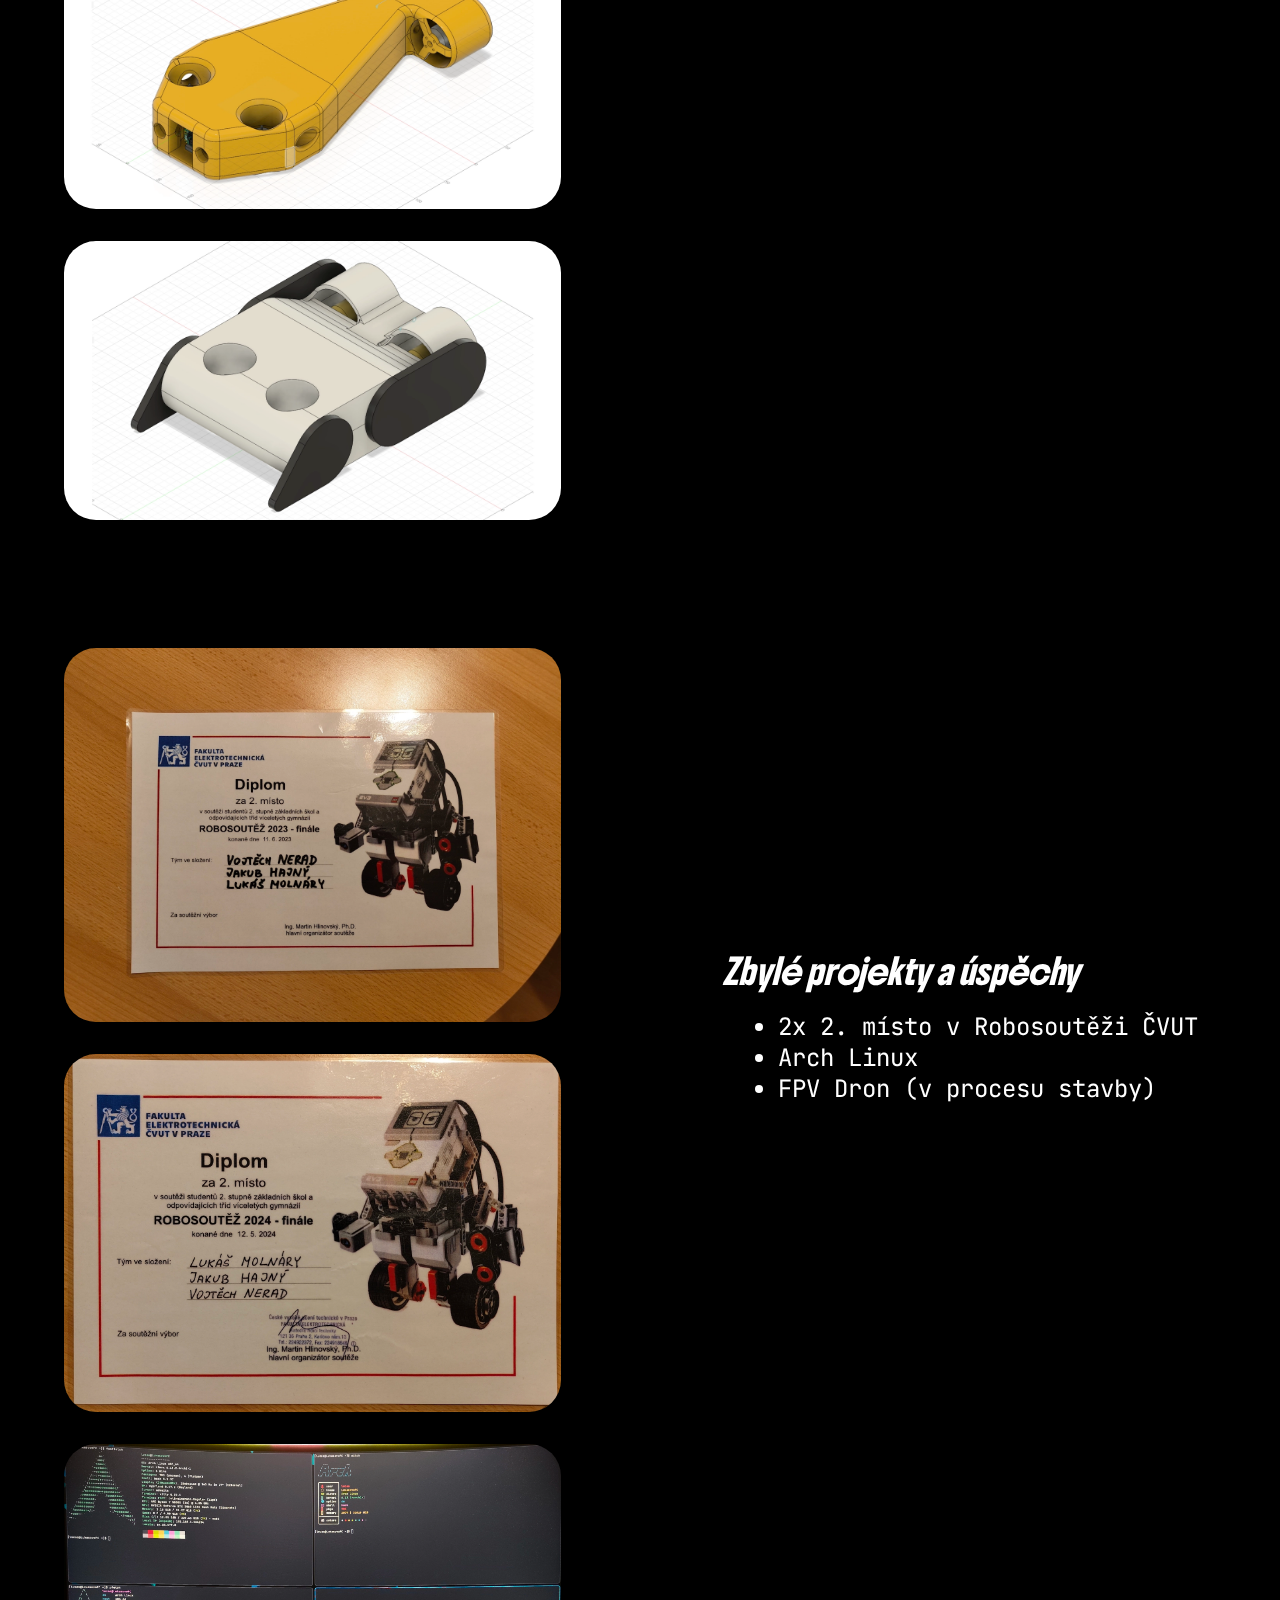
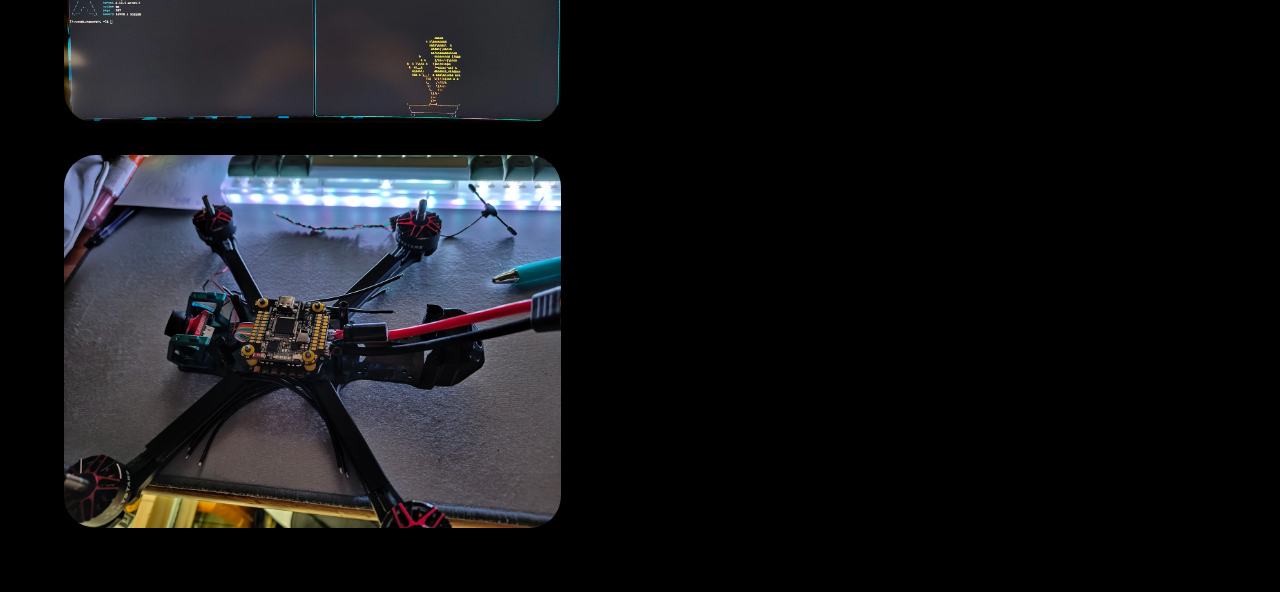
==== commit 38dae160: "tak ted hotovo uz" ====
--- a/index.html
+++ b/index.html
@@ -79,8 +79,8 @@
             <div class="pc_images">
                 <img src="rsc/pc_bottom.webp" alt="PC - Bottom">
                 <img src="rsc/pc_gpu.webp" alt="PC - GPU">
-                <img src="rsc/pc_working_gpu.wearch.webp" alt="PC - Working GPU">
-                <img src="rsc/pc_working.wearch.webp" alt="PC - Working">
+                <img src="rsc/pc_working_gpu.webp" alt="PC - Working GPU">
+                <img src="rsc/pc_working.webp" alt="PC - Working">
             </div>
             
             <div class="list_text" style="top: 0; position: sticky;">
